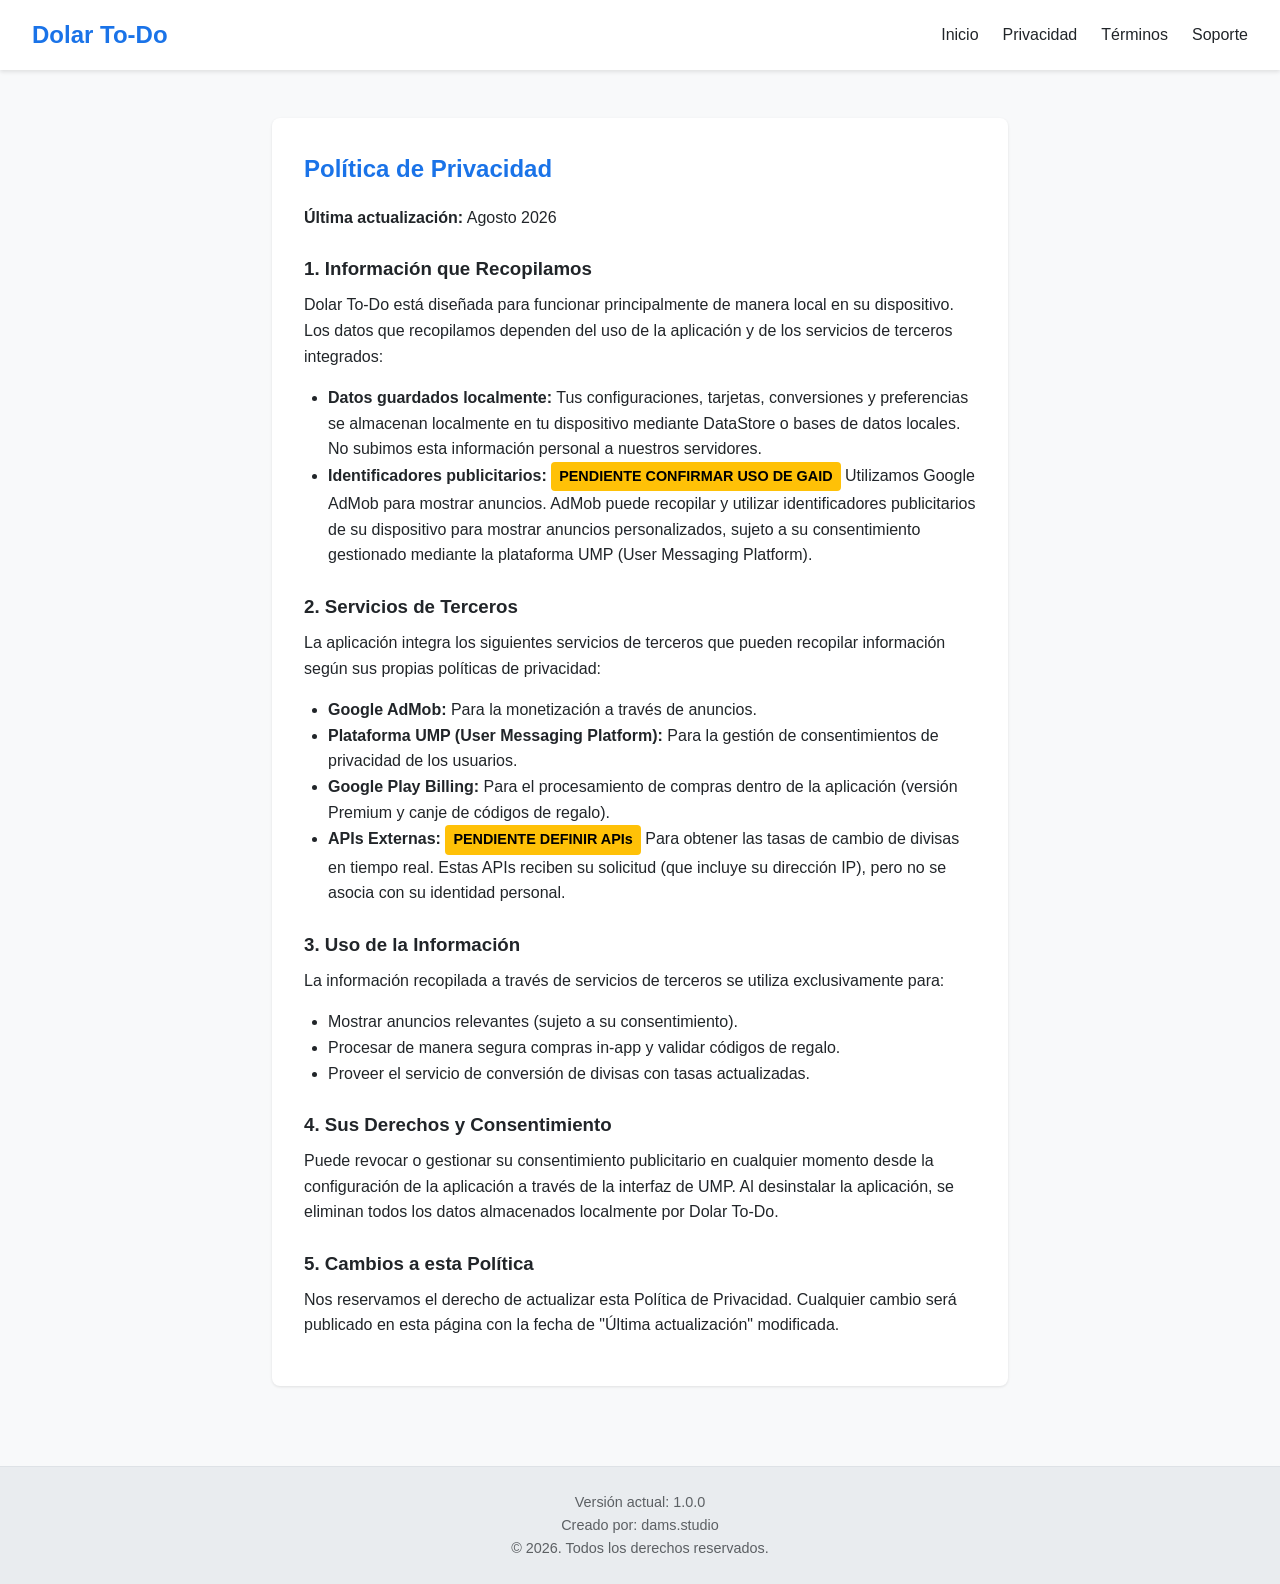
==== privacy.html @ e149841a "Initial commit" ====
﻿<!DOCTYPE html>
<html lang="es">
<head>
    <meta charset="UTF-8">
    <meta name="viewport" content="width=device-width, initial-scale=1.0">
    <title>Política de Privacidad - Dolar To-Do</title>
    <meta name="description" content="Política de privacidad de Dolar To-Do.">
    <link rel="stylesheet" href="styles.css">
</head>
<body>
    <header>
        <a href="index.html" class="logo">Dolar To-Do</a>
        <nav>
            <ul>
                <li><a href="index.html">Inicio</a></li>
                <li><a href="privacy.html">Privacidad</a></li>
                <li><a href="terms.html">Términos</a></li>
                <li><a href="support.html">Soporte</a></li>
            </ul>
        </nav>
    </header>

    <main>
        <section class="content-section">
            <h2>Política de Privacidad</h2>
            <p><strong>Última actualización:</strong> Agosto 2026</p>

            <h3>1. Información que Recopilamos</h3>
            <p>Dolar To-Do está diseñada para funcionar principalmente de manera local en su dispositivo. Los datos que recopilamos dependen del uso de la aplicación y de los servicios de terceros integrados:</p>
            <ul>
                <li><strong>Datos guardados localmente:</strong> Tus configuraciones, tarjetas, conversiones y preferencias se almacenan localmente en tu dispositivo mediante DataStore o bases de datos locales. No subimos esta información personal a nuestros servidores.</li>
                <li><strong>Identificadores publicitarios:</strong> <span class="pending-info">PENDIENTE CONFIRMAR USO DE GAID</span> Utilizamos Google AdMob para mostrar anuncios. AdMob puede recopilar y utilizar identificadores publicitarios de su dispositivo para mostrar anuncios personalizados, sujeto a su consentimiento gestionado mediante la plataforma UMP (User Messaging Platform).</li>
            </ul>

            <h3>2. Servicios de Terceros</h3>
            <p>La aplicación integra los siguientes servicios de terceros que pueden recopilar información según sus propias políticas de privacidad:</p>
            <ul>
                <li><strong>Google AdMob:</strong> Para la monetización a través de anuncios.</li>
                <li><strong>Plataforma UMP (User Messaging Platform):</strong> Para la gestión de consentimientos de privacidad de los usuarios.</li>
                <li><strong>Google Play Billing:</strong> Para el procesamiento de compras dentro de la aplicación (versión Premium y canje de códigos de regalo).</li>
                <li><strong>APIs Externas:</strong> <span class="pending-info">PENDIENTE DEFINIR APIs</span> Para obtener las tasas de cambio de divisas en tiempo real. Estas APIs reciben su solicitud (que incluye su dirección IP), pero no se asocia con su identidad personal.</li>
            </ul>

            <h3>3. Uso de la Información</h3>
            <p>La información recopilada a través de servicios de terceros se utiliza exclusivamente para:</p>
            <ul>
                <li>Mostrar anuncios relevantes (sujeto a su consentimiento).</li>
                <li>Procesar de manera segura compras in-app y validar códigos de regalo.</li>
                <li>Proveer el servicio de conversión de divisas con tasas actualizadas.</li>
            </ul>

            <h3>4. Sus Derechos y Consentimiento</h3>
            <p>Puede revocar o gestionar su consentimiento publicitario en cualquier momento desde la configuración de la aplicación a través de la interfaz de UMP. Al desinstalar la aplicación, se eliminan todos los datos almacenados localmente por Dolar To-Do.</p>

            <h3>5. Cambios a esta Política</h3>
            <p>Nos reservamos el derecho de actualizar esta Política de Privacidad. Cualquier cambio será publicado en esta página con la fecha de "Última actualización" modificada.</p>
        </section>
    </main>

    <footer>
        <p>Versión actual: 1.0.0</p>
        <p>Creado por: dams.studio</p>
        <p>&copy; 2026. Todos los derechos reservados.</p>
    </footer>
</body>
</html>
---- styles.css ----
﻿:root {
    --bg-color: #f8f9fa;
    --text-color: #212529;
    --primary-color: #1a73e8;
    --surface-color: #ffffff;
    --border-color: #dee2e6;
    --footer-bg: #e9ecef;
}

@media (prefers-color-scheme: dark) {
    :root {
        --bg-color: #121212;
        --text-color: #e0e0e0;
        --primary-color: #8ab4f8;
        --surface-color: #1e1e1e;
        --border-color: #333333;
        --footer-bg: #000000;
    }
}

* {
    box-sizing: border-box;
    margin: 0;
    padding: 0;
}

body {
    font-family: 'Segoe UI', Roboto, Helvetica, Arial, sans-serif;
    line-height: 1.6;
    background-color: var(--bg-color);
    color: var(--text-color);
    display: flex;
    flex-direction: column;
    min-height: 100vh;
}

header {
    background-color: var(--surface-color);
    padding: 1rem 2rem;
    box-shadow: 0 2px 4px rgba(0,0,0,0.1);
    display: flex;
    justify-content: space-between;
    align-items: center;
}

.logo {
    font-size: 1.5rem;
    font-weight: bold;
    color: var(--primary-color);
    text-decoration: none;
}

nav ul {
    list-style: none;
    display: flex;
    gap: 1.5rem;
}

nav a {
    text-decoration: none;
    color: var(--text-color);
    font-weight: 500;
    transition: color 0.2s;
}

nav a:hover {
    color: var(--primary-color);
}

main {
    flex: 1;
    padding: 3rem 2rem;
    max-width: 800px;
    margin: 0 auto;
    width: 100%;
}

.hero {
    text-align: center;
    margin-bottom: 3rem;
}

.hero h1 {
    font-size: 2.5rem;
    margin-bottom: 1rem;
}

.hero p {
    font-size: 1.25rem;
    color: var(--text-color);
    opacity: 0.8;
}

.content-section {
    background-color: var(--surface-color);
    padding: 2rem;
    border-radius: 8px;
    box-shadow: 0 1px 3px rgba(0,0,0,0.1);
    margin-bottom: 2rem;
}

.content-section h2 {
    margin-bottom: 1rem;
    color: var(--primary-color);
}

.content-section h3 {
    margin-top: 1.5rem;
    margin-bottom: 0.5rem;
}

.content-section p, .content-section ul {
    margin-bottom: 1rem;
}

.content-section ul {
    margin-left: 1.5rem;
}

.pending-info {
    display: inline-block;
    background-color: #ffc107;
    color: #000;
    padding: 0.2rem 0.5rem;
    border-radius: 4px;
    font-size: 0.9em;
    font-weight: bold;
}

@media (prefers-color-scheme: dark) {
    .pending-info {
        background-color: #f57f17;
        color: #fff;
    }
}

footer {
    background-color: var(--footer-bg);
    text-align: center;
    padding: 1.5rem;
    margin-top: auto;
    border-top: 1px solid var(--border-color);
}

footer p {
    font-size: 0.9rem;
    opacity: 0.7;
}

@media (max-width: 600px) {
    header {
        flex-direction: column;
        gap: 1rem;
    }
    nav ul {
        flex-wrap: wrap;
        justify-content: center;
    }
    .hero h1 {
        font-size: 2rem;
    }
}
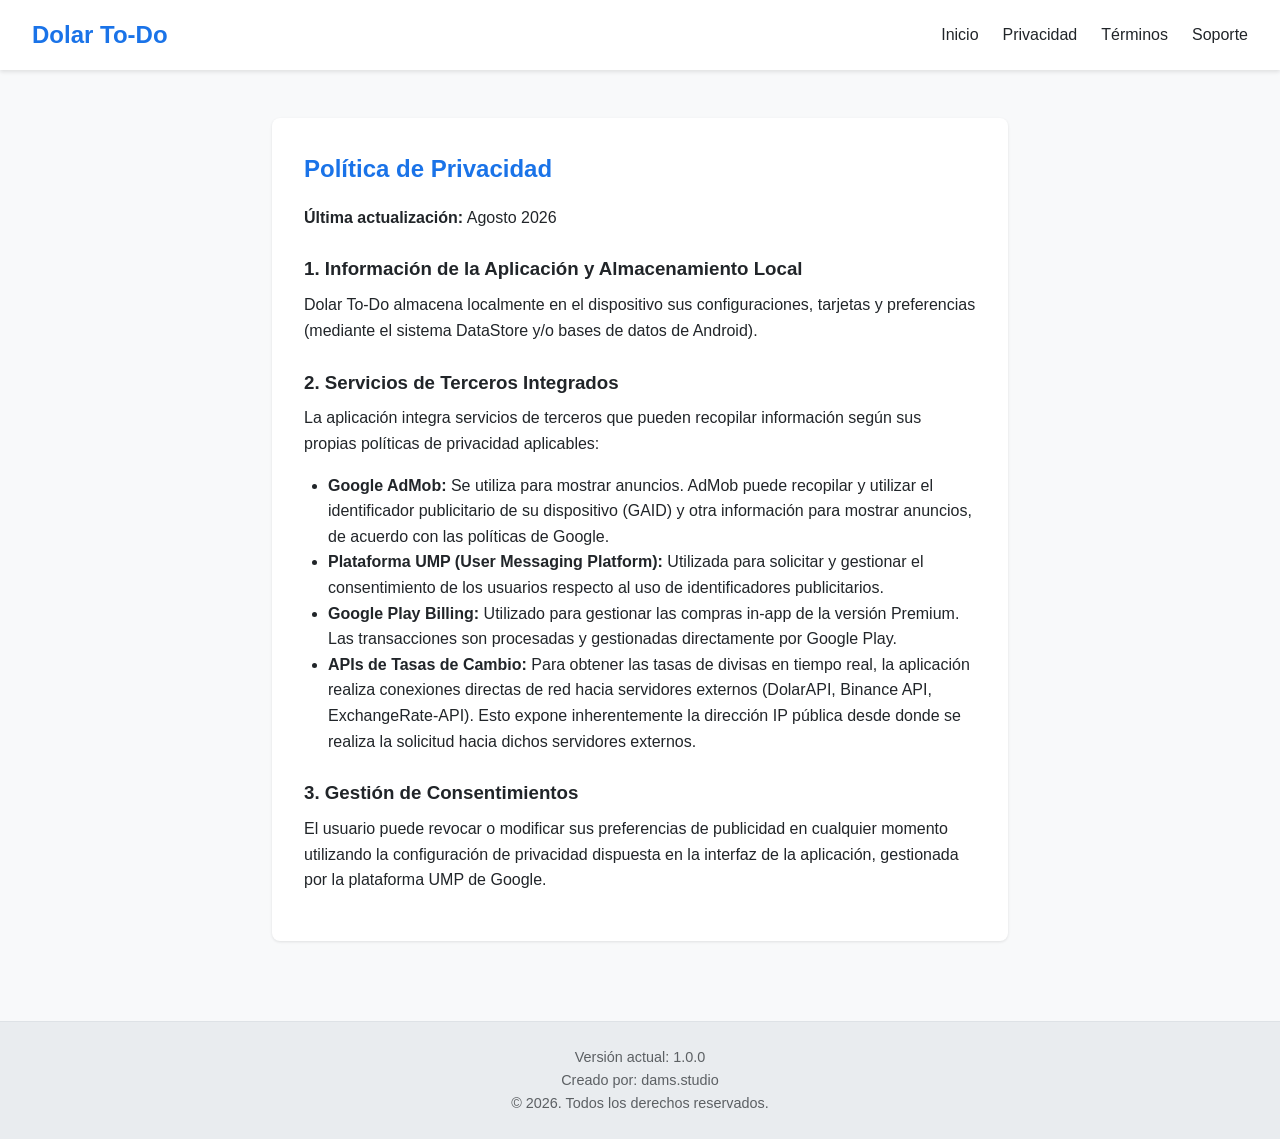
==== commit 4c82bb8b: "docs: update website policies" ====
--- a/privacy.html
+++ b/privacy.html
@@ -25,35 +25,21 @@
             <h2>Política de Privacidad</h2>
             <p><strong>Última actualización:</strong> Agosto 2026</p>
 
-            <h3>1. Información que Recopilamos</h3>
-            <p>Dolar To-Do está diseñada para funcionar principalmente de manera local en su dispositivo. Los datos que recopilamos dependen del uso de la aplicación y de los servicios de terceros integrados:</p>
+            <h3>1. Información de la Aplicación y Almacenamiento Local</h3>
+            <p>Dolar To-Do almacena localmente en el dispositivo sus configuraciones, tarjetas y preferencias (mediante el sistema DataStore y/o bases de datos de Android).</p>
+
+            <h3>2. Servicios de Terceros Integrados</h3>
+            <p>La aplicación integra servicios de terceros que pueden recopilar información según sus propias políticas de privacidad aplicables:</p>
             <ul>
-                <li><strong>Datos guardados localmente:</strong> Tus configuraciones, tarjetas, conversiones y preferencias se almacenan localmente en tu dispositivo mediante DataStore o bases de datos locales. No subimos esta información personal a nuestros servidores.</li>
-                <li><strong>Identificadores publicitarios:</strong> <span class="pending-info">PENDIENTE CONFIRMAR USO DE GAID</span> Utilizamos Google AdMob para mostrar anuncios. AdMob puede recopilar y utilizar identificadores publicitarios de su dispositivo para mostrar anuncios personalizados, sujeto a su consentimiento gestionado mediante la plataforma UMP (User Messaging Platform).</li>
+                <li><strong>Google AdMob:</strong> Se utiliza para mostrar anuncios. AdMob puede recopilar y utilizar el identificador publicitario de su dispositivo (GAID) y otra información para mostrar anuncios, de acuerdo con las políticas de Google.</li>
+                <li><strong>Plataforma UMP (User Messaging Platform):</strong> Utilizada para solicitar y gestionar el consentimiento de los usuarios respecto al uso de identificadores publicitarios.</li>
+                <li><strong>Google Play Billing:</strong> Utilizado para gestionar las compras in-app de la versión Premium. Las transacciones son procesadas y gestionadas directamente por Google Play.</li>
+                <li><strong>APIs de Tasas de Cambio:</strong> Para obtener las tasas de divisas en tiempo real, la aplicación realiza conexiones directas de red hacia servidores externos (DolarAPI, Binance API, ExchangeRate-API). Esto expone inherentemente la dirección IP pública desde donde se realiza la solicitud hacia dichos servidores externos.</li>
             </ul>
 
-            <h3>2. Servicios de Terceros</h3>
-            <p>La aplicación integra los siguientes servicios de terceros que pueden recopilar información según sus propias políticas de privacidad:</p>
-            <ul>
-                <li><strong>Google AdMob:</strong> Para la monetización a través de anuncios.</li>
-                <li><strong>Plataforma UMP (User Messaging Platform):</strong> Para la gestión de consentimientos de privacidad de los usuarios.</li>
-                <li><strong>Google Play Billing:</strong> Para el procesamiento de compras dentro de la aplicación (versión Premium y canje de códigos de regalo).</li>
-                <li><strong>APIs Externas:</strong> <span class="pending-info">PENDIENTE DEFINIR APIs</span> Para obtener las tasas de cambio de divisas en tiempo real. Estas APIs reciben su solicitud (que incluye su dirección IP), pero no se asocia con su identidad personal.</li>
-            </ul>
+            <h3>3. Gestión de Consentimientos</h3>
+            <p>El usuario puede revocar o modificar sus preferencias de publicidad en cualquier momento utilizando la configuración de privacidad dispuesta en la interfaz de la aplicación, gestionada por la plataforma UMP de Google.</p>
 
-            <h3>3. Uso de la Información</h3>
-            <p>La información recopilada a través de servicios de terceros se utiliza exclusivamente para:</p>
-            <ul>
-                <li>Mostrar anuncios relevantes (sujeto a su consentimiento).</li>
-                <li>Procesar de manera segura compras in-app y validar códigos de regalo.</li>
-                <li>Proveer el servicio de conversión de divisas con tasas actualizadas.</li>
-            </ul>
-
-            <h3>4. Sus Derechos y Consentimiento</h3>
-            <p>Puede revocar o gestionar su consentimiento publicitario en cualquier momento desde la configuración de la aplicación a través de la interfaz de UMP. Al desinstalar la aplicación, se eliminan todos los datos almacenados localmente por Dolar To-Do.</p>
-
-            <h3>5. Cambios a esta Política</h3>
-            <p>Nos reservamos el derecho de actualizar esta Política de Privacidad. Cualquier cambio será publicado en esta página con la fecha de "Última actualización" modificada.</p>
         </section>
     </main>
 
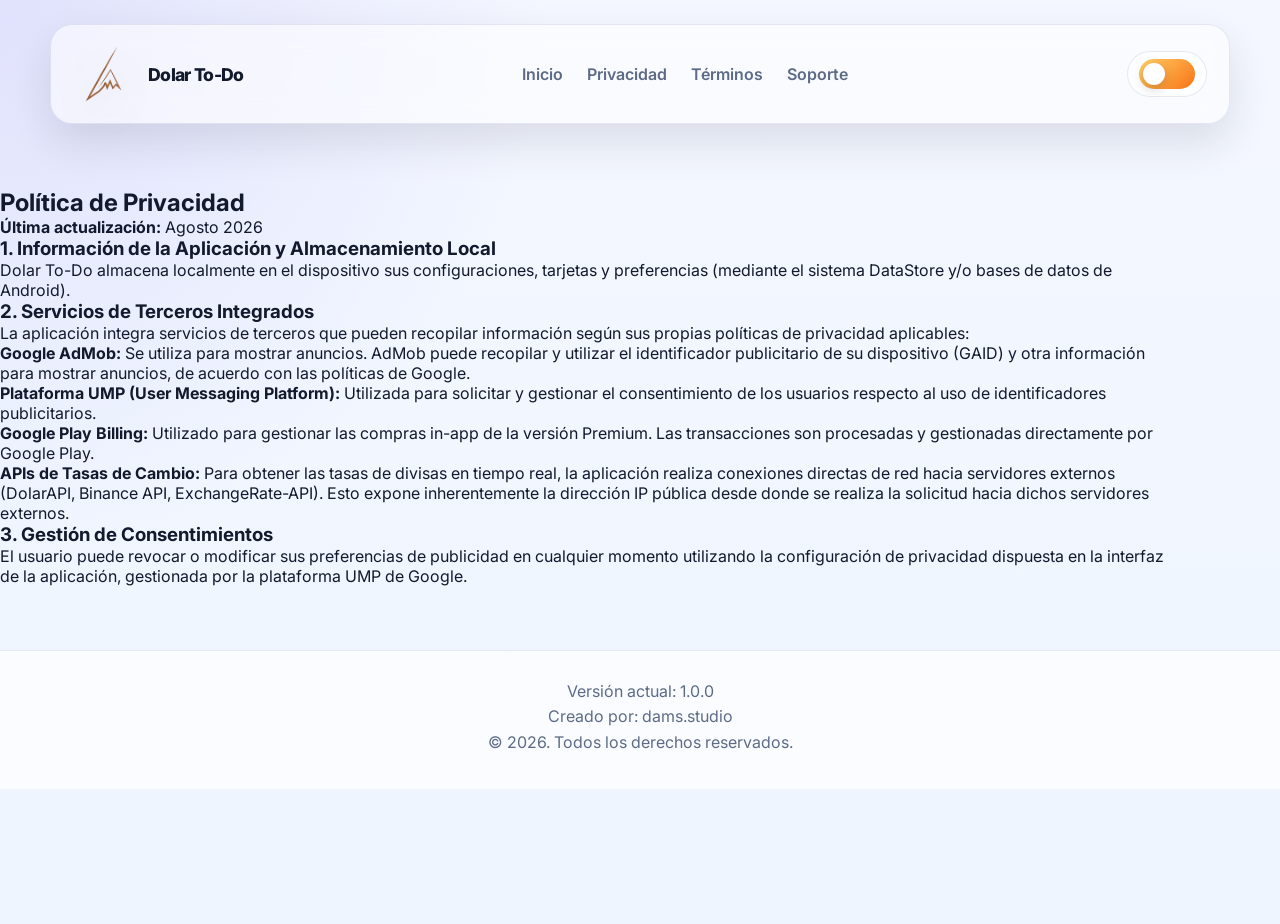
==== commit 65bdf287: "Unificación del branding y logo en todas las páginas" ====
--- a/privacy.html
+++ b/privacy.html
@@ -5,12 +5,21 @@
     <meta name="viewport" content="width=device-width, initial-scale=1.0">
     <title>Política de Privacidad - Dolar To-Do</title>
     <meta name="description" content="Política de privacidad de Dolar To-Do.">
+    <link rel="preconnect" href="https://fonts.googleapis.com">
+    <link rel="preconnect" href="https://fonts.gstatic.com" crossorigin>
+    <link href="https://fonts.googleapis.com/css2?family=Inter:wght@400;500;600;700;800&display=swap" rel="stylesheet">
+    <link rel="icon" type="image/png" href="dolartodo ico.png">
+    <link rel="shortcut icon" type="image/png" href="dolartodo ico.png">
     <link rel="stylesheet" href="styles.css">
 </head>
 <body>
-    <header>
-        <a href="index.html" class="logo">Dolar To-Do</a>
-        <nav>
+    <header class="topbar">
+        <a href="index.html" class="brand" aria-label="Dolar To-Do inicio">
+            <img src="dolartodo ico.png" alt="Dolar To-Do" class="brand-logo">
+            <span class="brand-text">Dolar To-Do</span>
+        </a>
+
+        <nav class="main-nav" aria-label="Navegación principal">
             <ul>
                 <li><a href="index.html">Inicio</a></li>
                 <li><a href="privacy.html">Privacidad</a></li>
@@ -18,9 +27,13 @@
                 <li><a href="support.html">Soporte</a></li>
             </ul>
         </nav>
+
+        <button class="theme-toggle" type="button" aria-label="Cambiar tema">
+            <span class="toggle-track"><span class="toggle-thumb"></span></span>
+        </button>
     </header>
 
-    <main>
+    <main class="container main-content">
         <section class="content-section">
             <h2>Política de Privacidad</h2>
             <p><strong>Última actualización:</strong> Agosto 2026</p>
@@ -43,10 +56,26 @@
         </section>
     </main>
 
-    <footer>
+    <footer class="site-footer">
         <p>Versión actual: 1.0.0</p>
         <p>Creado por: dams.studio</p>
         <p>&copy; 2026. Todos los derechos reservados.</p>
     </footer>
+
+    <script>
+        const toggleButton = document.querySelector('.theme-toggle');
+        const body = document.body;
+        const storedTheme = localStorage.getItem('theme');
+
+        if (storedTheme === 'dark') {
+            body.classList.add('dark-mode');
+        }
+
+        toggleButton.addEventListener('click', () => {
+            body.classList.toggle('dark-mode');
+            const isDark = body.classList.contains('dark-mode');
+            localStorage.setItem('theme', isDark ? 'dark' : 'light');
+        });
+    </script>
 </body>
 </html>
--- a/styles.css
+++ b/styles.css
@@ -1,21 +1,35 @@
 ﻿:root {
-    --bg-color: #f8f9fa;
-    --text-color: #212529;
-    --primary-color: #1a73e8;
-    --surface-color: #ffffff;
-    --border-color: #dee2e6;
-    --footer-bg: #e9ecef;
-}
-
-@media (prefers-color-scheme: dark) {
-    :root {
-        --bg-color: #121212;
-        --text-color: #e0e0e0;
-        --primary-color: #8ab4f8;
-        --surface-color: #1e1e1e;
-        --border-color: #333333;
-        --footer-bg: #000000;
-    }
+    --bg-color: #f4f7ff;
+    --bg-glow: rgba(79, 70, 229, 0.12);
+    --text-color: #131a2d;
+    --muted-color: #5d6b86;
+    --primary-color: #4f46e5;
+    --primary-strong: #4338ca;
+    --secondary-color: #14b8a6;
+    --surface-color: rgba(255, 255, 255, 0.9);
+    --surface-alt: #eef3ff;
+    --border-color: rgba(124, 138, 175, 0.18);
+    --shadow-soft: 0 18px 40px rgba(31, 41, 55, 0.12);
+    --success-color: #22c55e;
+    --warning-color: #f59e0b;
+    --footer-bg: rgba(255, 255, 255, 0.7);
+}
+
+body.dark-mode {
+    --bg-color: #0b1120;
+    --bg-glow: rgba(99, 102, 241, 0.2);
+    --text-color: #edf2ff;
+    --muted-color: #a4b0cf;
+    --primary-color: #8b5cf6;
+    --primary-strong: #7c3aed;
+    --secondary-color: #2dd4bf;
+    --surface-color: rgba(17, 24, 39, 0.85);
+    --surface-alt: #111827;
+    --border-color: rgba(148, 163, 184, 0.18);
+    --shadow-soft: 0 20px 45px rgba(15, 23, 42, 0.4);
+    --success-color: #34d399;
+    --warning-color: #fbbf24;
+    --footer-bg: rgba(15, 23, 42, 0.8);
 }
 
 * {
@@ -24,139 +38,565 @@
     padding: 0;
 }
 
+html {
+    scroll-behavior: smooth;
+}
+
 body {
-    font-family: 'Segoe UI', Roboto, Helvetica, Arial, sans-serif;
-    line-height: 1.6;
-    background-color: var(--bg-color);
+    font-family: 'Inter', sans-serif;
+    background:
+        radial-gradient(circle at top left, var(--bg-glow), transparent 35%),
+        linear-gradient(180deg, var(--bg-color) 0%, #eef5ff 100%);
     color: var(--text-color);
+    min-height: 100vh;
+    transition: background 0.3s ease, color 0.3s ease;
+}
+
+body.dark-mode {
+    background:
+        radial-gradient(circle at top left, var(--bg-glow), transparent 30%),
+        linear-gradient(180deg, var(--bg-color) 0%, #111827 100%);
+}
+
+.page-shell {
+    min-height: 100vh;
     display: flex;
     flex-direction: column;
-    min-height: 100vh;
-}
-
-header {
-    background-color: var(--surface-color);
-    padding: 1rem 2rem;
-    box-shadow: 0 2px 4px rgba(0,0,0,0.1);
-    display: flex;
+}
+
+.topbar {
+    width: min(1180px, calc(100% - 32px));
+    margin: 24px auto 0;
+    padding: 18px 22px;
+    background: rgba(255, 255, 255, 0.55);
+    backdrop-filter: blur(12px);
+    border: 1px solid var(--border-color);
+    border-radius: 22px;
+    box-shadow: var(--shadow-soft);
+    display: flex;
+    align-items: center;
     justify-content: space-between;
-    align-items: center;
-}
-
-.logo {
-    font-size: 1.5rem;
-    font-weight: bold;
-    color: var(--primary-color);
-    text-decoration: none;
-}
-
-nav ul {
-    list-style: none;
-    display: flex;
-    gap: 1.5rem;
-}
-
-nav a {
+    gap: 1rem;
+}
+
+body.dark-mode .topbar {
+    background: rgba(15, 23, 42, 0.7);
+}
+
+.brand {
+    display: inline-flex;
+    align-items: center;
+    gap: 0.8rem;
     text-decoration: none;
     color: var(--text-color);
-    font-weight: 500;
-    transition: color 0.2s;
-}
-
-nav a:hover {
+    font-weight: 800;
+    letter-spacing: -0.04em;
+}
+
+.brand-logo,
+.app-logo {
+    width: 62px;
+    height: 62px;
+    object-fit: contain;
+    display: block;
+    border-radius: 18px;
+    background: transparent;
+    padding: 0;
+    border: none;
+    box-shadow: none;
+    filter: drop-shadow(0 12px 22px rgba(32, 26, 13, 0.18));
+}
+
+.brand-text {
+    font-size: 1.1rem;
+}
+
+.main-nav ul {
+    list-style: none;
+    display: flex;
+    align-items: center;
+    gap: 1.5rem;
+    margin: 0;
+}
+
+.main-nav a {
+    text-decoration: none;
+    color: var(--muted-color);
+    font-weight: 600;
+    transition: color 0.2s ease;
+}
+
+.main-nav a:hover {
     color: var(--primary-color);
 }
 
-main {
+.theme-toggle {
+    border: 1px solid var(--border-color);
+    background: rgba(255, 255, 255, 0.55);
+    border-radius: 999px;
+    padding: 0.45rem 0.7rem;
+    cursor: pointer;
+    transition: all 0.2s ease;
+}
+
+body.dark-mode .theme-toggle {
+    background: rgba(17, 24, 39, 0.8);
+}
+
+.toggle-track {
+    width: 56px;
+    height: 30px;
+    display: flex;
+    align-items: center;
+    border-radius: 999px;
+    background: linear-gradient(135deg, #ffd166, #f97316);
+    padding: 4px;
+    position: relative;
+}
+
+.toggle-thumb {
+    width: 22px;
+    height: 22px;
+    border-radius: 50%;
+    background: white;
+    display: block;
+    transform: translateX(0);
+    transition: transform 0.25s ease;
+    box-shadow: 0 4px 12px rgba(0, 0, 0, 0.18);
+}
+
+body.dark-mode .toggle-thumb {
+    transform: translateX(26px);
+}
+
+.main-content {
     flex: 1;
-    padding: 3rem 2rem;
-    max-width: 800px;
-    margin: 0 auto;
-    width: 100%;
+    width: min(1180px, calc(100% - 32px));
+    padding-top: 64px;
+    padding-bottom: 64px;
 }
 
 .hero {
+    margin-bottom: 2.5rem;
+}
+
+.eyebrow {
+    display: inline-flex;
+    align-items: center;
+    padding: 0.45rem 0.75rem;
+    border-radius: 999px;
+    background: rgba(79, 70, 229, 0.1);
+    color: var(--primary-color);
+    font-size: 0.76rem;
+    font-weight: 700;
+    letter-spacing: 0.08em;
+    text-transform: uppercase;
+    margin-bottom: 1rem;
+}
+
+.hero h1 {
+    font-size: clamp(2.6rem, 5vw, 5rem);
+    line-height: 0.98;
+    letter-spacing: -0.06em;
+    margin-bottom: 1.25rem;
+    font-weight: 800;
+}
+
+.lead {
+    font-size: 1.1rem;
+    color: var(--muted-color);
+    max-width: 620px;
+    line-height: 1.8;
+}
+
+.hero-actions {
+    display: flex;
+    flex-wrap: wrap;
+    gap: 1rem;
+    margin-top: 2rem;
+}
+
+.btn {
+    border-radius: 14px;
+    padding: 0.9rem 1.5rem;
+    font-weight: 700;
+    transition: transform 0.2s ease, box-shadow 0.2s ease;
+}
+
+.btn:hover {
+    transform: translateY(-1px);
+}
+
+.btn-primary {
+    background: linear-gradient(135deg, var(--primary-color), var(--secondary-color));
+    border: none;
+    box-shadow: 0 14px 28px rgba(79, 70, 229, 0.25);
+}
+
+.btn-secondary {
+    background: rgba(255, 255, 255, 0.5);
+    border: 1px solid var(--border-color);
+    color: var(--text-color);
+}
+
+body.dark-mode .btn-secondary {
+    background: rgba(17, 24, 39, 0.8);
+}
+
+.social-proof {
+    display: flex;
+    flex-wrap: wrap;
+    gap: 1rem;
+    margin-top: 2rem;
+    color: var(--muted-color);
+    font-size: 0.9rem;
+    font-weight: 600;
+}
+
+.social-proof span {
+    padding: 0.45rem 0.8rem;
+    border-radius: 999px;
+    background: rgba(255, 255, 255, 0.45);
+    border: 1px solid var(--border-color);
+}
+
+body.dark-mode .social-proof span {
+    background: rgba(17, 24, 39, 0.65);
+}
+
+.showcase-card {
+    display: flex;
+    justify-content: center;
+}
+
+.app-window {
+    width: min(100%, 420px);
+    background: linear-gradient(155deg, rgba(255,255,255,0.82), rgba(238,243,255,0.9));
+    border: 1px solid var(--border-color);
+    border-radius: 28px;
+    box-shadow: var(--shadow-soft);
+    padding: 1rem 1rem 1.2rem;
+}
+
+body.dark-mode .app-window {
+    background: linear-gradient(155deg, rgba(17,24,39,0.9), rgba(15,23,42,1));
+}
+
+.window-header {
+    display: flex;
+    gap: 0.5rem;
+    padding: 0.35rem 0.25rem 0.9rem;
+}
+
+.dot {
+    width: 12px;
+    height: 12px;
+    border-radius: 50%;
+    display: inline-block;
+}
+
+.dot.red { background: #ff5f57; }
+.dot.amber { background: #ffbd2f; }
+.dot.green { background: #28c840; }
+
+.app-hero-panel {
+    display: flex;
+    align-items: center;
+    gap: 1rem;
+    padding: 1.2rem 1rem;
+    border-radius: 20px;
+    background: linear-gradient(135deg, rgba(79,70,229,0.12), rgba(20,184,166,0.12));
+    border: 1px solid var(--border-color);
+}
+
+.app-icon {
+    width: 68px;
+    height: 68px;
+    display: flex;
+    align-items: center;
+    justify-content: center;
+    border-radius: 22px;
+    background: transparent;
+    border: none;
+    box-shadow: none;
+    overflow: visible;
+}
+
+.app-logo {
+    width: 52px;
+    height: 52px;
+    border-radius: 18px;
+    background: transparent;
+    padding: 0;
+}
+.app-label {
+    margin: 0;
+    color: var(--muted-color);
+    font-size: 0.78rem;
+    font-weight: 700;
+    text-transform: uppercase;
+    letter-spacing: 0.06em;
+}
+
+.app-hero-panel h3 {
+    margin: 0.25rem 0 0;
+    font-size: 2rem;
+    letter-spacing: -0.04em;
+}
+
+.mini-stats {
+    display: grid;
+    grid-template-columns: repeat(2, minmax(0, 1fr));
+    gap: 0.9rem;
+    margin-top: 1rem;
+}
+
+.stat-box {
+    padding: 1rem;
+    border-radius: 16px;
+    background: rgba(255,255,255,0.5);
+    border: 1px solid var(--border-color);
+}
+
+body.dark-mode .stat-box {
+    background: rgba(17,24,39,0.8);
+}
+
+.stat-box span {
+    display: block;
+    color: var(--muted-color);
+    font-size: 0.72rem;
+    text-transform: uppercase;
+    letter-spacing: 0.08em;
+}
+
+.stat-box strong {
+    display: block;
+    margin-top: 0.35rem;
+    font-size: 1.3rem;
+    letter-spacing: -0.04em;
+}
+
+.stat-box.accent {
+    background: linear-gradient(135deg, rgba(34,197,94,0.12), rgba(20,184,166,0.1));
+}
+
+.expense-list {
+    margin-top: 1rem;
+    display: flex;
+    flex-direction: column;
+    gap: 0.8rem;
+}
+
+.expense-item {
+    display: flex;
+    align-items: center;
+    justify-content: space-between;
+    padding: 0.85rem 0.9rem;
+    border-radius: 14px;
+    background: rgba(255,255,255,0.45);
+    border: 1px solid var(--border-color);
+}
+
+body.dark-mode .expense-item {
+    background: rgba(17, 24, 39, 0.7);
+}
+
+.item-title {
+    display: block;
+    font-weight: 700;
+}
+
+.expense-item small {
+    color: var(--muted-color);
+}
+
+.positive {
+    color: var(--success-color);
+}
+
+.feature-grid {
+    display: grid;
+    grid-template-columns: repeat(3, minmax(0, 1fr));
+    gap: 1.5rem;
+    margin-top: 2.5rem;
+}
+
+.feature-card {
+    background: var(--surface-color);
+    border: 1px solid var(--border-color);
+    box-shadow: var(--shadow-soft);
+    border-radius: 22px;
+    padding: 1.5rem;
+    transition: transform 0.2s ease, box-shadow 0.2s ease;
+}
+
+.feature-card:hover {
+    transform: translateY(-4px);
+}
+
+.feature-icon {
+    width: 52px;
+    height: 52px;
+    border-radius: 16px;
+    display: flex;
+    align-items: center;
+    justify-content: center;
+    font-size: 1.35rem;
+    font-weight: 800;
+    margin-bottom: 1rem;
+}
+
+.feature-icon.purple {
+    background: rgba(79, 70, 229, 0.12);
+    color: var(--primary-color);
+}
+
+.feature-icon.teal {
+    background: rgba(20, 184, 166, 0.12);
+    color: var(--secondary-color);
+}
+
+.feature-icon.gold {
+    background: rgba(245, 158, 11, 0.12);
+    color: var(--warning-color);
+}
+
+.feature-card h3 {
+    font-size: 1.2rem;
+    margin-bottom: 0.7rem;
+    letter-spacing: -0.04em;
+}
+
+.feature-card p {
+    margin: 0;
+    color: var(--muted-color);
+    line-height: 1.7;
+}
+
+.info-panel {
+    margin-top: 3rem;
+    background: var(--surface-color);
+    border: 1px solid var(--border-color);
+    border-radius: 28px;
+    box-shadow: var(--shadow-soft);
+    padding: 2rem;
+    display: grid;
+    grid-template-columns: 1.1fr 1fr;
+    gap: 2rem;
+}
+
+.info-copy h2 {
+    font-size: clamp(2rem, 4vw, 3rem);
+    letter-spacing: -0.05em;
+    margin-bottom: 1rem;
+}
+
+.info-copy p {
+    color: var(--muted-color);
+    line-height: 1.8;
+    margin: 0;
+}
+
+.check-list {
+    display: flex;
+    flex-direction: column;
+    justify-content: center;
+    gap: 1rem;
+}
+
+.check-item {
+    display: flex;
+    align-items: center;
+    gap: 0.85rem;
+    padding: 1rem 1.1rem;
+    border-radius: 16px;
+    background: var(--surface-alt);
+    border: 1px solid var(--border-color);
+    font-weight: 600;
+}
+
+.check-mark {
+    width: 28px;
+    height: 28px;
+    border-radius: 50%;
+    display: inline-flex;
+    align-items: center;
+    justify-content: center;
+    background: linear-gradient(135deg, var(--primary-color), var(--secondary-color));
+    color: white;
+    font-size: 0.9rem;
+    flex-shrink: 0;
+}
+
+.site-footer {
+    background: var(--footer-bg);
+    border-top: 1px solid var(--border-color);
     text-align: center;
-    margin-bottom: 3rem;
-}
-
-.hero h1 {
-    font-size: 2.5rem;
-    margin-bottom: 1rem;
-}
-
-.hero p {
-    font-size: 1.25rem;
-    color: var(--text-color);
-    opacity: 0.8;
-}
-
-.content-section {
-    background-color: var(--surface-color);
-    padding: 2rem;
-    border-radius: 8px;
-    box-shadow: 0 1px 3px rgba(0,0,0,0.1);
-    margin-bottom: 2rem;
-}
-
-.content-section h2 {
-    margin-bottom: 1rem;
-    color: var(--primary-color);
-}
-
-.content-section h3 {
-    margin-top: 1.5rem;
-    margin-bottom: 0.5rem;
-}
-
-.content-section p, .content-section ul {
-    margin-bottom: 1rem;
-}
-
-.content-section ul {
-    margin-left: 1.5rem;
-}
-
-.pending-info {
-    display: inline-block;
-    background-color: #ffc107;
-    color: #000;
-    padding: 0.2rem 0.5rem;
-    border-radius: 4px;
-    font-size: 0.9em;
-    font-weight: bold;
-}
-
-@media (prefers-color-scheme: dark) {
-    .pending-info {
-        background-color: #f57f17;
-        color: #fff;
-    }
-}
-
-footer {
-    background-color: var(--footer-bg);
-    text-align: center;
-    padding: 1.5rem;
-    margin-top: auto;
-    border-top: 1px solid var(--border-color);
-}
-
-footer p {
-    font-size: 0.9rem;
-    opacity: 0.7;
-}
-
-@media (max-width: 600px) {
-    header {
-        flex-direction: column;
-        gap: 1rem;
-    }
-    nav ul {
+    padding: 1.5rem 1rem 2rem;
+    color: var(--muted-color);
+}
+
+.site-footer p {
+    margin: 0.35rem 0;
+}
+
+@media (max-width: 992px) {
+    .feature-grid,
+    .info-panel {
+        grid-template-columns: 1fr;
+    }
+}
+
+@media (max-width: 720px) {
+    .topbar {
         flex-wrap: wrap;
         justify-content: center;
-    }
+        text-align: center;
+    }
+
+    .main-nav ul {
+        flex-wrap: wrap;
+        justify-content: center;
+    }
+
+    .hero {
+        text-align: center;
+    }
+
+    .hero-actions,
+    .social-proof {
+        justify-content: center;
+    }
+
+    .lead {
+        margin: 0 auto;
+    }
+}
+
+@media (max-width: 560px) {
+    .main-content {
+        padding-top: 32px;
+    }
+
+    .topbar {
+        width: min(100% - 20px, 1180px);
+        padding: 16px 18px;
+    }
+
+    .brand-text {
+        font-size: 1rem;
+    }
+
     .hero h1 {
-        font-size: 2rem;
-    }
-}
+        font-size: 2.6rem;
+    }
+
+    .app-hero-panel h3 {
+        font-size: 1.5rem;
+    }
+
+    .mini-stats {
+        grid-template-columns: 1fr;
+    }
+}
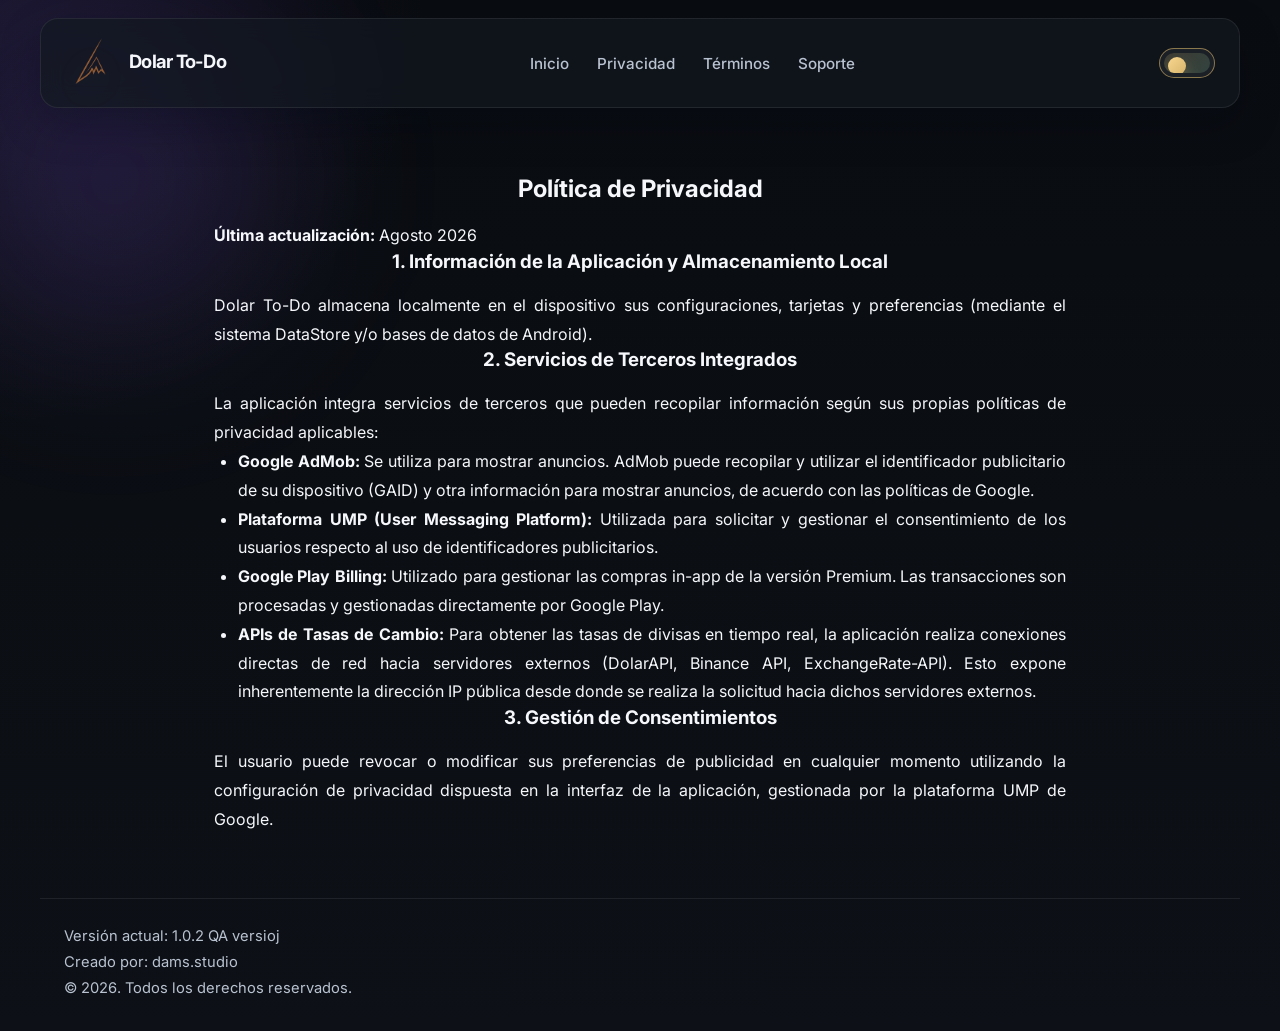
==== commit 2fc4e04e: "Legal pages polish and footer harmonization" ====
--- a/privacy.html
+++ b/privacy.html
@@ -8,29 +8,33 @@
     <link rel="preconnect" href="https://fonts.googleapis.com">
     <link rel="preconnect" href="https://fonts.gstatic.com" crossorigin>
     <link href="https://fonts.googleapis.com/css2?family=Inter:wght@400;500;600;700;800&display=swap" rel="stylesheet">
-    <link rel="icon" type="image/png" href="dolartodo ico.png">
-    <link rel="shortcut icon" type="image/png" href="dolartodo ico.png">
-    <link rel="stylesheet" href="styles.css">
+    <link rel="icon" type="image/png" href="./dolartodo%20ico.png">
+    <link rel="shortcut icon" type="image/png" href="./dolartodo%20ico.png">
+    <link rel="stylesheet" href="./styles.css">
 </head>
-<body>
-    <header class="topbar">
-        <a href="index.html" class="brand" aria-label="Dolar To-Do inicio">
-            <img src="dolartodo ico.png" alt="Dolar To-Do" class="brand-logo">
-            <span class="brand-text">Dolar To-Do</span>
-        </a>
+<body class="dark-mode">
+    <header class="topbar container">
+        <div class="brand-wrap">
+            <a href="./index.html" class="brand" aria-label="Dolar To-Do inicio">
+                <img src="./dolartodo%20ico.png" alt="Dolar To-Do" class="brand-logo">
+                <span class="brand-text">Dolar To-Do</span>
+            </a>
+        </div>
 
         <nav class="main-nav" aria-label="Navegación principal">
             <ul>
-                <li><a href="index.html">Inicio</a></li>
-                <li><a href="privacy.html">Privacidad</a></li>
-                <li><a href="terms.html">Términos</a></li>
-                <li><a href="support.html">Soporte</a></li>
+                <li><a href="./index.html">Inicio</a></li>
+                <li><a href="./privacy.html">Privacidad</a></li>
+                <li><a href="./terms.html">Términos</a></li>
+                <li><a href="./support.html">Soporte</a></li>
             </ul>
         </nav>
 
-        <button class="theme-toggle" type="button" aria-label="Cambiar tema">
-            <span class="toggle-track"><span class="toggle-thumb"></span></span>
-        </button>
+        <div class="header-actions">
+            <button class="theme-toggle" type="button" aria-label="Cambiar tema">
+                <span class="toggle-track"><span class="toggle-thumb"></span></span>
+            </button>
+        </div>
     </header>
 
     <main class="container main-content">
@@ -57,9 +61,11 @@
     </main>
 
     <footer class="site-footer">
-        <p>Versión actual: 1.0.0</p>
-        <p>Creado por: dams.studio</p>
-        <p>&copy; 2026. Todos los derechos reservados.</p>
+        <div class="footer-meta">
+            <p>Versión actual: 1.0.2 QA versioj</p>
+            <p>Creado por: dams.studio</p>
+            <p>© 2026. Todos los derechos reservados.</p>
+        </div>
     </footer>
 
     <script>
@@ -67,12 +73,14 @@
         const body = document.body;
         const storedTheme = localStorage.getItem('theme');
 
-        if (storedTheme === 'dark') {
-            body.classList.add('dark-mode');
+        if (storedTheme === 'light') {
+            body.classList.remove('dark-mode');
+            body.classList.add('light-mode');
         }
 
         toggleButton.addEventListener('click', () => {
             body.classList.toggle('dark-mode');
+            body.classList.toggle('light-mode');
             const isDark = body.classList.contains('dark-mode');
             localStorage.setItem('theme', isDark ? 'dark' : 'light');
         });
--- a/styles.css
+++ b/styles.css
@@ -1,35 +1,23 @@
 ﻿:root {
-    --bg-color: #f4f7ff;
-    --bg-glow: rgba(79, 70, 229, 0.12);
-    --text-color: #131a2d;
-    --muted-color: #5d6b86;
-    --primary-color: #4f46e5;
-    --primary-strong: #4338ca;
-    --secondary-color: #14b8a6;
-    --surface-color: rgba(255, 255, 255, 0.9);
-    --surface-alt: #eef3ff;
-    --border-color: rgba(124, 138, 175, 0.18);
-    --shadow-soft: 0 18px 40px rgba(31, 41, 55, 0.12);
-    --success-color: #22c55e;
-    --warning-color: #f59e0b;
-    --footer-bg: rgba(255, 255, 255, 0.7);
-}
-
-body.dark-mode {
-    --bg-color: #0b1120;
-    --bg-glow: rgba(99, 102, 241, 0.2);
-    --text-color: #edf2ff;
-    --muted-color: #a4b0cf;
-    --primary-color: #8b5cf6;
-    --primary-strong: #7c3aed;
-    --secondary-color: #2dd4bf;
-    --surface-color: rgba(17, 24, 39, 0.85);
-    --surface-alt: #111827;
-    --border-color: rgba(148, 163, 184, 0.18);
-    --shadow-soft: 0 20px 45px rgba(15, 23, 42, 0.4);
-    --success-color: #34d399;
-    --warning-color: #fbbf24;
-    --footer-bg: rgba(15, 23, 42, 0.8);
+    --bg-base: #0d1117;
+    --bg-panel: #121821;
+    --bg-soft: #171f2a;
+    --bg-card: #1c2430;
+    --bg-card-2: #202b39;
+    --text-main: #f5f7fb;
+    --text-soft: #b9c2d0;
+    --text-muted: #7f8ca6;
+    --line: rgba(255, 255, 255, 0.08);
+    --gold: #d7b46a;
+    --gold-soft: rgba(215, 180, 106, 0.18);
+    --green: #9ae6b4;
+    --purple: #8b5cf6;
+    --purple-soft: rgba(139, 92, 246, 0.14);
+    --shadow: 0 24px 50px rgba(0, 0, 0, 0.38);
+    --shadow-soft: 0 16px 40px rgba(2, 6, 23, 0.28);
+    --radius-xl: 30px;
+    --radius-lg: 24px;
+    --radius-md: 18px;
 }
 
 * {
@@ -43,560 +31,792 @@
 }
 
 body {
+    position: relative;
     font-family: 'Inter', sans-serif;
     background:
-        radial-gradient(circle at top left, var(--bg-glow), transparent 35%),
-        linear-gradient(180deg, var(--bg-color) 0%, #eef5ff 100%);
-    color: var(--text-color);
+        radial-gradient(circle at top left, rgba(139, 92, 246, 0.12), transparent 26%),
+        linear-gradient(180deg, #090c10 0%, #0d1117 100%);
+    color: var(--text-main);
     min-height: 100vh;
-    transition: background 0.3s ease, color 0.3s ease;
-}
-
-body.dark-mode {
+    overflow-x: hidden;
+    isolation: isolate;
+}
+
+body::before {
+    content: "";
+    position: fixed;
+    inset: -10% auto auto -12%;
+    width: 42vw;
+    height: 42vw;
+    background: radial-gradient(circle, rgba(139, 92, 246, 0.18), transparent 62%);
+    filter: blur(70px);
+    pointer-events: none;
+    z-index: -1;
+}
+
+body.light-mode {
     background:
-        radial-gradient(circle at top left, var(--bg-glow), transparent 30%),
-        linear-gradient(180deg, var(--bg-color) 0%, #111827 100%);
+        radial-gradient(circle at top left, rgba(215, 180, 106, 0.12), transparent 28%),
+        linear-gradient(180deg, #f2f5f8 0%, #edf0f3 100%);
+    color: #0d1117;
+}
+
+img {
+    max-width: 100%;
+    display: block;
+}
+
+button,
+a {
+    font: inherit;
+}
+
+.container {
+    max-width: 1200px;
+    margin: 0 auto;
+    padding: 0 24px;
 }
 
 .page-shell {
-    min-height: 100vh;
-    display: flex;
-    flex-direction: column;
+    max-width: 1280px;
+    margin: 0 auto;
+    padding: 18px 20px 0;
 }
 
 .topbar {
-    width: min(1180px, calc(100% - 32px));
-    margin: 24px auto 0;
-    padding: 18px 22px;
-    background: rgba(255, 255, 255, 0.55);
+    display: flex;
+    align-items: center;
+    justify-content: space-between;
+    gap: 22px;
+    padding: 16px 24px;
+    border: 1px solid var(--line);
+    border-radius: 18px;
+    background: rgba(18, 24, 33, 0.72);
     backdrop-filter: blur(12px);
-    border: 1px solid var(--border-color);
-    border-radius: 22px;
     box-shadow: var(--shadow-soft);
-    display: flex;
-    align-items: center;
-    justify-content: space-between;
-    gap: 1rem;
-}
-
-body.dark-mode .topbar {
-    background: rgba(15, 23, 42, 0.7);
+    position: sticky;
+    top: 18px;
+    z-index: 20;
+}
+
+body.light-mode .topbar {
+    background: rgba(255, 255, 255, 0.75);
+    border-color: rgba(13, 17, 23, 0.08);
+}
+
+.brand-wrap {
+    flex: 0 0 auto;
 }
 
 .brand {
     display: inline-flex;
     align-items: center;
-    gap: 0.8rem;
+    gap: 12px;
     text-decoration: none;
-    color: var(--text-color);
-    font-weight: 800;
+    color: var(--text-main);
+}
+
+body.light-mode .brand {
+    color: #111827;
+}
+
+.brand-logo {
+    width: 52px;
+    height: 52px;
+    object-fit: contain;
+    filter: drop-shadow(0 10px 18px rgba(215, 180, 106, 0.12));
+}
+
+.brand-text {
+    font-size: 1.15rem;
+    font-weight: 700;
     letter-spacing: -0.04em;
 }
 
-.brand-logo,
-.app-logo {
-    width: 62px;
-    height: 62px;
-    object-fit: contain;
-    display: block;
-    border-radius: 18px;
-    background: transparent;
-    padding: 0;
-    border: none;
-    box-shadow: none;
-    filter: drop-shadow(0 12px 22px rgba(32, 26, 13, 0.18));
-}
-
-.brand-text {
-    font-size: 1.1rem;
+.main-nav {
+    flex: 1;
+    display: flex;
+    justify-content: center;
 }
 
 .main-nav ul {
     list-style: none;
     display: flex;
     align-items: center;
-    gap: 1.5rem;
-    margin: 0;
+    justify-content: center;
+    gap: 28px;
+    white-space: nowrap;
 }
 
 .main-nav a {
+    color: var(--text-soft);
     text-decoration: none;
-    color: var(--muted-color);
-    font-weight: 600;
+    font-size: 0.95rem;
+    font-weight: 500;
     transition: color 0.2s ease;
+    white-space: nowrap;
 }
 
 .main-nav a:hover {
-    color: var(--primary-color);
+    color: var(--text-main);
+}
+
+body.light-mode .main-nav a {
+    color: #374151;
+}
+
+body.light-mode .main-nav a:hover {
+    color: #111827;
+}
+
+.header-actions {
+    display: flex;
+    align-items: center;
+    gap: 14px;
 }
 
 .theme-toggle {
-    border: 1px solid var(--border-color);
-    background: rgba(255, 255, 255, 0.55);
-    border-radius: 999px;
-    padding: 0.45rem 0.7rem;
-    cursor: pointer;
-    transition: all 0.2s ease;
-}
-
-body.dark-mode .theme-toggle {
-    background: rgba(17, 24, 39, 0.8);
-}
-
-.toggle-track {
     width: 56px;
     height: 30px;
-    display: flex;
-    align-items: center;
+    border: 1px solid rgba(215, 180, 106, 0.6);
+    background: rgba(255, 255, 255, 0.05);
     border-radius: 999px;
-    background: linear-gradient(135deg, #ffd166, #f97316);
+    display: inline-flex;
+    align-items: center;
+    justify-content: center;
     padding: 4px;
+    cursor: pointer;
+}
+
+.toggle-track {
+    width: 100%;
+    height: 100%;
+    border-radius: 999px;
+    background: linear-gradient(135deg, rgba(215, 180, 106, 0.18), rgba(154, 230, 180, 0.18));
     position: relative;
+    overflow: hidden;
 }
 
 .toggle-thumb {
-    width: 22px;
-    height: 22px;
+    width: 18px;
+    height: 18px;
+    position: absolute;
+    top: 4px;
+    left: 4px;
     border-radius: 50%;
-    background: white;
-    display: block;
-    transform: translateX(0);
+    background: linear-gradient(135deg, #f8d68e, #d7b46a);
+    box-shadow: 0 8px 16px rgba(215, 180, 106, 0.4);
     transition: transform 0.25s ease;
-    box-shadow: 0 4px 12px rgba(0, 0, 0, 0.18);
-}
-
-body.dark-mode .toggle-thumb {
+}
+
+body.light-mode .toggle-thumb {
     transform: translateX(26px);
 }
 
-.main-content {
-    flex: 1;
-    width: min(1180px, calc(100% - 32px));
-    padding-top: 64px;
-    padding-bottom: 64px;
-}
-
-.hero {
-    margin-bottom: 2.5rem;
-}
-
-.eyebrow {
-    display: inline-flex;
-    align-items: center;
-    padding: 0.45rem 0.75rem;
-    border-radius: 999px;
-    background: rgba(79, 70, 229, 0.1);
-    color: var(--primary-color);
-    font-size: 0.76rem;
+.btn {
+    display: inline-flex;
+    align-items: center;
+    justify-content: center;
+    gap: 10px;
+    padding: 0.9rem 1.45rem;
+    border-radius: 14px;
+    text-decoration: none;
     font-weight: 700;
-    letter-spacing: 0.08em;
-    text-transform: uppercase;
-    margin-bottom: 1rem;
-}
-
-.hero h1 {
-    font-size: clamp(2.6rem, 5vw, 5rem);
-    line-height: 0.98;
-    letter-spacing: -0.06em;
-    margin-bottom: 1.25rem;
-    font-weight: 800;
-}
-
-.lead {
-    font-size: 1.1rem;
-    color: var(--muted-color);
-    max-width: 620px;
-    line-height: 1.8;
-}
-
-.hero-actions {
-    display: flex;
-    flex-wrap: wrap;
-    gap: 1rem;
-    margin-top: 2rem;
-}
-
-.btn {
-    border-radius: 14px;
-    padding: 0.9rem 1.5rem;
-    font-weight: 700;
-    transition: transform 0.2s ease, box-shadow 0.2s ease;
+    letter-spacing: 0.02em;
+    transition: transform 0.2s ease, box-shadow 0.2s ease, border-color 0.2s ease;
 }
 
 .btn:hover {
     transform: translateY(-1px);
 }
 
-.btn-primary {
-    background: linear-gradient(135deg, var(--primary-color), var(--secondary-color));
-    border: none;
-    box-shadow: 0 14px 28px rgba(79, 70, 229, 0.25);
+.btn-outline {
+    border: 1px solid var(--gold);
+    background: transparent;
+    color: var(--gold);
+    box-shadow: inset 0 0 0 1px rgba(215, 180, 106, 0.1);
+}
+
+.btn-clientes {
+    padding-inline: 1.2rem;
+    font-size: 0.76rem;
+    letter-spacing: 0.08em;
+}
+
+.main-content {
+    width: min(1180px, 100%);
+    margin: 42px auto 0;
+}
+
+.hero {
+    position: relative;
+    display: flex;
+    align-items: center;
+    justify-content: space-between;
+    gap: 42px;
+    padding-top: 12px;
+}
+
+.hero::before {
+    content: "";
+    position: absolute;
+    right: -10%;
+    top: -12%;
+    width: 48%;
+    height: 72%;
+    background: radial-gradient(circle, rgba(139, 92, 246, 0.24), rgba(139, 92, 246, 0.08) 30%, transparent 68%);
+    filter: blur(52px);
+    pointer-events: none;
+    z-index: 0;
+}
+
+.hero-copy {
+    position: relative;
+    z-index: 1;
+    display: flex;
+    flex-direction: column;
+    align-items: flex-start;
+}
+
+.eyebrow {
+    display: inline-flex;
+    align-items: center;
+    justify-content: center;
+    padding: 0.7rem 1rem;
+    border-radius: 999px;
+    border: 1px solid rgba(196, 181, 253, 0.35);
+    background: rgba(24, 21, 35, 0.7);
+    backdrop-filter: blur(12px);
+    -webkit-backdrop-filter: blur(12px);
+    color: #d7c9ff;
+    font-size: 0.72rem;
+    font-weight: 800;
+    letter-spacing: 0.14em;
+    text-transform: uppercase;
+    box-shadow: inset 0 1px 0 rgba(255,255,255,0.05), 0 8px 20px rgba(16,24,39,0.18);
+}
+
+.eyebrow-small {
+    letter-spacing: 0.12em;
+}
+
+.hero h1 {
+    margin-top: 24px;
+    font-size: clamp(2.7rem, 5vw, 5rem);
+    font-weight: 800;
+    letter-spacing: -0.06em;
+    line-height: 0.92;
+    background: linear-gradient(90deg, #fff3d1 0%, #f4d28a 18%, #d7c9ff 52%, #bfe6c8 82%, #9ae6b4 100%);
+    -webkit-background-clip: text;
+    background-clip: text;
+    color: transparent;
+    max-width: 680px;
+    text-shadow: 0 12px 42px rgba(115, 98, 196, 0.18);
+}
+
+.lead {
+    margin-top: 22px;
+    max-width: 620px;
+    color: var(--text-soft);
+    font-size: 1.08rem;
+    line-height: 1.8;
+}
+
+.hero-actions {
+    margin-top: 28px;
+    display: flex;
+    flex-wrap: wrap;
+    gap: 16px;
+}
+
+.btn-download {
+    border: 1px solid rgba(139, 92, 246, 0.8);
+    color: #f5f3ff;
+    background: linear-gradient(135deg, #8b5cf6 0%, #7c3aed 100%);
+    box-shadow: 0 18px 30px rgba(124, 58, 237, 0.34);
+    min-width: 220px;
+    padding-block: 1.05rem;
+    font-size: 1.04rem;
 }
 
 .btn-secondary {
-    background: rgba(255, 255, 255, 0.5);
-    border: 1px solid var(--border-color);
-    color: var(--text-color);
-}
-
-body.dark-mode .btn-secondary {
-    background: rgba(17, 24, 39, 0.8);
+    border: 1px solid rgba(255, 255, 255, 0.12);
+    color: var(--text-main);
+    background: transparent;
+}
+
+.btn-icon {
+    font-size: 1.1rem;
+    line-height: 1;
 }
 
 .social-proof {
+    margin-top: 32px;
     display: flex;
     flex-wrap: wrap;
-    gap: 1rem;
-    margin-top: 2rem;
-    color: var(--muted-color);
-    font-size: 0.9rem;
+    gap: 14px;
+}
+
+.pill {
+    display: inline-flex;
+    align-items: center;
+    gap: 10px;
+    border: 1px solid var(--line);
+    border-radius: 999px;
+    background: rgba(255, 255, 255, 0.03);
+    padding: 0.72rem 0.95rem;
+    color: var(--text-soft);
+    font-size: 0.84rem;
     font-weight: 600;
 }
 
-.social-proof span {
-    padding: 0.45rem 0.8rem;
+.rating-pill .icon {
+    color: var(--gold);
+    font-size: 1rem;
+}
+
+.users-pill {
+    padding-right: 1.05rem;
+}
+
+.avatars {
+    display: flex;
+    align-items: center;
+    margin-right: 6px;
+}
+
+.avatar {
+    width: 26px;
+    height: 26px;
+    border-radius: 50%;
+    display: inline-flex;
+    align-items: center;
+    justify-content: center;
+    font-size: 0.68rem;
+    font-weight: 700;
+    border: 2px solid var(--bg-base);
+    margin-left: -8px;
+}
+
+.avatar:first-child {
+    margin-left: 0;
+}
+
+.avatar-one { background: #d4b17a; color: #111827; }
+.avatar-two { background: #9ae6b4; color: #111827; }
+.avatar-three { background: #d7c9ff; color: #111827; }
+
+.hero-visual {
+    display: flex;
+    justify-content: center;
+    align-items: center;
+}
+
+.visual-frame {
+    position: relative;
+    z-index: 1;
+    width: min(100%, 560px);
+    border-radius: 30px;
+    overflow: hidden;
+    border: 1px solid rgba(255,255,255,0.12);
+    background: linear-gradient(180deg, rgba(255,255,255,0.06), rgba(255,255,255,0.02));
+    backdrop-filter: blur(12px);
+    -webkit-backdrop-filter: blur(12px);
+    box-shadow: 0 0 0 1px rgba(255,255,255,0.04), 0 30px 65px rgba(0,0,0,0.38), 0 0 40px rgba(139, 92, 246, 0.14);
+}
+
+.visual-frame::before {
+    content: "";
+    position: absolute;
+    inset: auto auto -12% -12%;
+    width: 52%;
+    height: 52%;
+    background: radial-gradient(circle, rgba(154, 230, 180, 0.18), transparent 60%);
+    filter: blur(30px);
+    pointer-events: none;
+    z-index: 0;
+}
+
+.visual-frame img {
+    position: relative;
+    z-index: 1;
+    width: 100%;
+    height: 620px;
+    object-fit: cover;
+    filter: saturate(1.05) contrast(1.05);
+}
+
+.floating-tag {
+    position: absolute;
+    right: 24px;
+    bottom: 20px;
+    display: inline-flex;
+    align-items: center;
+    justify-content: center;
+    padding: 0.8rem 1rem;
     border-radius: 999px;
-    background: rgba(255, 255, 255, 0.45);
-    border: 1px solid var(--border-color);
-}
-
-body.dark-mode .social-proof span {
-    background: rgba(17, 24, 39, 0.65);
-}
-
-.showcase-card {
-    display: flex;
-    justify-content: center;
-}
-
-.app-window {
-    width: min(100%, 420px);
-    background: linear-gradient(155deg, rgba(255,255,255,0.82), rgba(238,243,255,0.9));
-    border: 1px solid var(--border-color);
-    border-radius: 28px;
-    box-shadow: var(--shadow-soft);
-    padding: 1rem 1rem 1.2rem;
-}
-
-body.dark-mode .app-window {
-    background: linear-gradient(155deg, rgba(17,24,39,0.9), rgba(15,23,42,1));
-}
-
-.window-header {
-    display: flex;
-    gap: 0.5rem;
-    padding: 0.35rem 0.25rem 0.9rem;
-}
-
-.dot {
-    width: 12px;
-    height: 12px;
-    border-radius: 50%;
-    display: inline-block;
-}
-
-.dot.red { background: #ff5f57; }
-.dot.amber { background: #ffbd2f; }
-.dot.green { background: #28c840; }
-
-.app-hero-panel {
-    display: flex;
-    align-items: center;
-    gap: 1rem;
-    padding: 1.2rem 1rem;
-    border-radius: 20px;
-    background: linear-gradient(135deg, rgba(79,70,229,0.12), rgba(20,184,166,0.12));
-    border: 1px solid var(--border-color);
-}
-
-.app-icon {
-    width: 68px;
-    height: 68px;
-    display: flex;
-    align-items: center;
-    justify-content: center;
-    border-radius: 22px;
-    background: transparent;
-    border: none;
-    box-shadow: none;
-    overflow: visible;
-}
-
-.app-logo {
-    width: 52px;
-    height: 52px;
-    border-radius: 18px;
-    background: transparent;
-    padding: 0;
-}
-.app-label {
-    margin: 0;
-    color: var(--muted-color);
-    font-size: 0.78rem;
-    font-weight: 700;
-    text-transform: uppercase;
-    letter-spacing: 0.06em;
-}
-
-.app-hero-panel h3 {
-    margin: 0.25rem 0 0;
-    font-size: 2rem;
-    letter-spacing: -0.04em;
-}
-
-.mini-stats {
+    background: rgba(10, 12, 15, 0.76);
+    border: 1px solid rgba(215, 180, 106, 0.38);
+    color: var(--gold);
+    font-size: 0.74rem;
+    font-weight: 800;
+    letter-spacing: 0.08em;
+}
+
+.feature-bar {
+    margin-top: 38px;
     display: grid;
-    grid-template-columns: repeat(2, minmax(0, 1fr));
-    gap: 0.9rem;
-    margin-top: 1rem;
-}
-
-.stat-box {
-    padding: 1rem;
-    border-radius: 16px;
-    background: rgba(255,255,255,0.5);
-    border: 1px solid var(--border-color);
-}
-
-body.dark-mode .stat-box {
-    background: rgba(17,24,39,0.8);
-}
-
-.stat-box span {
-    display: block;
-    color: var(--muted-color);
-    font-size: 0.72rem;
-    text-transform: uppercase;
-    letter-spacing: 0.08em;
-}
-
-.stat-box strong {
-    display: block;
-    margin-top: 0.35rem;
-    font-size: 1.3rem;
-    letter-spacing: -0.04em;
-}
-
-.stat-box.accent {
-    background: linear-gradient(135deg, rgba(34,197,94,0.12), rgba(20,184,166,0.1));
-}
-
-.expense-list {
-    margin-top: 1rem;
-    display: flex;
-    flex-direction: column;
-    gap: 0.8rem;
-}
-
-.expense-item {
-    display: flex;
-    align-items: center;
-    justify-content: space-between;
-    padding: 0.85rem 0.9rem;
-    border-radius: 14px;
-    background: rgba(255,255,255,0.45);
-    border: 1px solid var(--border-color);
-}
-
-body.dark-mode .expense-item {
-    background: rgba(17, 24, 39, 0.7);
-}
-
-.item-title {
-    display: block;
-    font-weight: 700;
-}
-
-.expense-item small {
-    color: var(--muted-color);
-}
-
-.positive {
-    color: var(--success-color);
-}
-
-.feature-grid {
-    display: grid;
-    grid-template-columns: repeat(3, minmax(0, 1fr));
-    gap: 1.5rem;
-    margin-top: 2.5rem;
+    grid-template-columns: repeat(3, minmax(0, 1fr)) 72px;
+    gap: 18px;
+    align-items: stretch;
 }
 
 .feature-card {
-    background: var(--surface-color);
-    border: 1px solid var(--border-color);
-    box-shadow: var(--shadow-soft);
-    border-radius: 22px;
-    padding: 1.5rem;
-    transition: transform 0.2s ease, box-shadow 0.2s ease;
-}
-
-.feature-card:hover {
-    transform: translateY(-4px);
+    background: rgba(28, 36, 48, 0.9);
+    border: 1px solid rgba(255,255,255,0.08);
+    border-radius: var(--radius-xl);
+    padding: 26px 22px 22px;
+    box-shadow: inset 0 1px 0 rgba(255,255,255,0.04), 0 20px 40px rgba(2, 6, 23, 0.2);
+    backdrop-filter: blur(10px);
+    -webkit-backdrop-filter: blur(10px);
 }
 
 .feature-icon {
     width: 52px;
     height: 52px;
+    display: inline-flex;
+    align-items: center;
+    justify-content: center;
     border-radius: 16px;
-    display: flex;
-    align-items: center;
-    justify-content: center;
-    font-size: 1.35rem;
+    background: rgba(215, 180, 106, 0.12);
+    color: var(--gold);
+    font-size: 1.3rem;
     font-weight: 800;
-    margin-bottom: 1rem;
-}
-
-.feature-icon.purple {
-    background: rgba(79, 70, 229, 0.12);
-    color: var(--primary-color);
-}
-
-.feature-icon.teal {
-    background: rgba(20, 184, 166, 0.12);
-    color: var(--secondary-color);
-}
-
-.feature-icon.gold {
-    background: rgba(245, 158, 11, 0.12);
-    color: var(--warning-color);
+    margin-bottom: 18px;
 }
 
 .feature-card h3 {
-    font-size: 1.2rem;
-    margin-bottom: 0.7rem;
+    font-size: 1.38rem;
     letter-spacing: -0.04em;
+    margin-bottom: 10px;
 }
 
 .feature-card p {
+    color: var(--text-soft);
+    line-height: 1.8;
+    font-size: 0.95rem;
+}
+
+.feature-plus {
+    border: 1px solid rgba(215, 180, 106, 0.65);
+    background: rgba(215, 180, 106, 0.06);
+    color: var(--gold);
+    border-radius: 50%;
+    width: 72px;
+    height: 72px;
+    margin: auto 0;
+    font-size: 2.25rem;
+    font-weight: 300;
+    cursor: pointer;
+    box-shadow: 0 0 0 1px rgba(215, 180, 106, 0.08);
+}
+
+.steps-section {
+    margin-top: 56px;
+    padding: 32px 0 8px;
+}
+
+.section-header {
+    display: flex;
+    flex-direction: column;
+    align-items: flex-start;
+    gap: 14px;
+    margin-bottom: 28px;
+}
+
+.section-header h2 {
+    font-size: clamp(2rem, 3vw, 3rem);
+    letter-spacing: -0.06em;
+    line-height: 1.08;
+    max-width: 640px;
+}
+
+.step-grid {
+    display: grid;
+    grid-template-columns: repeat(3, minmax(0, 1fr));
+    gap: 22px;
+}
+
+.step-card {
+    position: relative;
+    background: linear-gradient(180deg, rgba(20, 27, 37, 0.94), rgba(16, 21, 30, 0.94));
+    border: 1px solid var(--line);
+    border-radius: 24px;
+    padding: 26px 22px 24px;
+    box-shadow: var(--shadow-soft);
+    overflow: hidden;
+}
+
+.step-card::before {
+    content: "";
+    position: absolute;
+    inset: 0 auto auto 0;
+    width: 100%;
+    height: 2px;
+    background: linear-gradient(90deg, rgba(139, 92, 246, 0.95), rgba(215, 180, 106, 0.65));
+}
+
+.step-number {
+    display: inline-flex;
+    align-items: center;
+    justify-content: center;
+    width: 52px;
+    height: 52px;
+    border-radius: 14px;
+    background: rgba(139, 92, 246, 0.12);
+    border: 1px solid rgba(139, 92, 246, 0.28);
+    color: #d7c9ff;
+    font-size: 0.8rem;
+    font-weight: 800;
+    letter-spacing: 0.08em;
+    margin-bottom: 18px;
+}
+
+.step-card h3 {
+    font-size: 1.4rem;
+    letter-spacing: -0.04em;
+    margin-bottom: 12px;
+}
+
+.step-card p {
+    color: var(--text-soft);
+    line-height: 1.8;
+    font-size: 0.96rem;
+}
+
+.metrics-strip {
+    margin-top: 36px;
+    display: grid;
+    grid-template-columns: repeat(3, minmax(0, 1fr));
+    gap: 18px;
+    padding: 22px 28px;
+    border: 1px solid rgba(215, 180, 106, 0.18);
+    border-radius: 24px;
+    background: linear-gradient(180deg, rgba(12, 16, 22, 0.96), rgba(18, 24, 33, 0.92));
+    box-shadow: inset 0 1px 0 rgba(255, 255, 255, 0.04);
+}
+
+.metric-item {
+    display: flex;
+    flex-direction: column;
+    align-items: center;
+    justify-content: center;
+    text-align: center;
+    padding: 18px 16px;
+}
+
+.metric-item strong {
+    font-size: clamp(2rem, 2.7vw, 3rem);
+    line-height: 1;
+    letter-spacing: -0.06em;
+    font-weight: 800;
+    color: var(--text-main);
+}
+
+.metric-item span {
+    margin-top: 10px;
+    color: var(--text-soft);
+    font-size: 0.82rem;
+    letter-spacing: 0.04em;
+    text-transform: none;
+}
+
+.site-footer {
+    max-width: 1200px;
+    margin: 52px auto 0;
+    border-top: 1px solid var(--line);
+    padding: 28px 24px 34px;
+    display: flex;
+    justify-content: flex-start;
+    align-items: flex-start;
+}
+
+.footer-inner {
+    display: flex;
+    align-items: center;
+    justify-content: space-between;
+    gap: 18px;
+    flex-wrap: wrap;
+}
+
+.footer-brand {
+    display: inline-flex;
+    align-items: center;
+    gap: 12px;
+    font-weight: 700;
+    letter-spacing: -0.04em;
+}
+
+.footer-logo {
+    width: 36px;
+    height: 36px;
+    object-fit: contain;
+}
+
+.footer-meta {
+    display: flex;
+    flex-direction: column;
+    align-items: flex-start;
+    gap: 8px;
+    color: var(--text-soft);
+    font-size: 0.92rem;
+    text-align: left;
+}
+
+.footer-meta p {
     margin: 0;
-    color: var(--muted-color);
-    line-height: 1.7;
-}
-
-.info-panel {
-    margin-top: 3rem;
-    background: var(--surface-color);
-    border: 1px solid var(--border-color);
-    border-radius: 28px;
-    box-shadow: var(--shadow-soft);
-    padding: 2rem;
-    display: grid;
-    grid-template-columns: 1.1fr 1fr;
-    gap: 2rem;
-}
-
-.info-copy h2 {
-    font-size: clamp(2rem, 4vw, 3rem);
-    letter-spacing: -0.05em;
-    margin-bottom: 1rem;
-}
-
-.info-copy p {
-    color: var(--muted-color);
+    text-align: left;
+}
+
+.footer-links {
+    display: inline-flex;
+    align-items: center;
+    gap: 18px;
+    flex-wrap: wrap;
+}
+
+.footer-links a {
+    color: var(--text-soft);
+    text-decoration: none;
+    transition: color 0.2s ease;
+}
+
+.footer-links a:hover {
+    color: var(--text-main);
+}
+
+.content-section {
+    max-width: 900px;
+    margin: 0 auto;
+    padding: 42px 24px 12px;
+}
+
+.content-section h2,
+.content-section h3 {
+    text-align: center;
+    margin-bottom: 18px;
+}
+
+.content-section p,
+.content-section li {
+    text-align: justify;
     line-height: 1.8;
-    margin: 0;
-}
-
-.check-list {
-    display: flex;
-    flex-direction: column;
-    justify-content: center;
-    gap: 1rem;
-}
-
-.check-item {
-    display: flex;
-    align-items: center;
-    gap: 0.85rem;
-    padding: 1rem 1.1rem;
-    border-radius: 16px;
-    background: var(--surface-alt);
-    border: 1px solid var(--border-color);
-    font-weight: 600;
-}
-
-.check-mark {
-    width: 28px;
-    height: 28px;
-    border-radius: 50%;
-    display: inline-flex;
-    align-items: center;
-    justify-content: center;
-    background: linear-gradient(135deg, var(--primary-color), var(--secondary-color));
-    color: white;
-    font-size: 0.9rem;
-    flex-shrink: 0;
-}
-
-.site-footer {
-    background: var(--footer-bg);
-    border-top: 1px solid var(--border-color);
-    text-align: center;
-    padding: 1.5rem 1rem 2rem;
-    color: var(--muted-color);
-}
-
-.site-footer p {
-    margin: 0.35rem 0;
-}
-
-@media (max-width: 992px) {
-    .feature-grid,
-    .info-panel {
-        grid-template-columns: 1fr;
-    }
-}
-
-@media (max-width: 720px) {
+}
+
+.content-section ul {
+    padding-left: 1.5rem;
+}
+
+@media (max-width: 980px) {
     .topbar {
         flex-wrap: wrap;
         justify-content: center;
+    }
+
+    .main-nav {
+        order: 3;
+        width: 100%;
+    }
+
+    .hero {
+        flex-direction: column;
+        justify-content: center;
+    }
+
+    .hero-copy {
+        align-items: center;
         text-align: center;
+    }
+
+    .hero h1,
+    .lead {
+        max-width: 100%;
+    }
+
+    .feature-bar,
+    .step-grid,
+    .metrics-strip {
+        grid-template-columns: 1fr;
+    }
+
+    .feature-plus {
+        width: 64px;
+        height: 64px;
+        margin: 0 auto;
+    }
+
+    .section-header {
+        align-items: center;
+        text-align: center;
+    }
+}
+
+@media (max-width: 640px) {
+    .page-shell {
+        padding-left: 16px;
+        padding-right: 16px;
+    }
+
+    .topbar {
+        padding: 16px 18px;
+        gap: 12px;
     }
 
     .main-nav ul {
         flex-wrap: wrap;
+        gap: 12px 18px;
+    }
+
+    .header-actions {
+        width: 100%;
         justify-content: center;
     }
 
-    .hero {
-        text-align: center;
-    }
-
-    .hero-actions,
+    .hero h1 {
+        font-size: 2.5rem;
+    }
+
     .social-proof {
         justify-content: center;
     }
 
-    .lead {
-        margin: 0 auto;
-    }
-}
-
-@media (max-width: 560px) {
-    .main-content {
-        padding-top: 32px;
-    }
-
-    .topbar {
-        width: min(100% - 20px, 1180px);
-        padding: 16px 18px;
-    }
-
-    .brand-text {
-        font-size: 1rem;
-    }
-
-    .hero h1 {
-        font-size: 2.6rem;
-    }
-
-    .app-hero-panel h3 {
-        font-size: 1.5rem;
-    }
-
-    .mini-stats {
-        grid-template-columns: 1fr;
-    }
-}
+    .pill {
+        width: 100%;
+        justify-content: center;
+    }
+
+    .visual-frame img {
+        height: 420px;
+    }
+
+    .btn-download {
+        width: 100%;
+    }
+
+    .metrics-strip {
+        padding: 18px 14px;
+    }
+
+    .metric-item {
+        padding: 12px 10px;
+    }
+
+    .footer-inner {
+        flex-direction: column;
+        text-align: center;
+    }
+
+    .footer-links {
+        justify-content: center;
+    }
+}
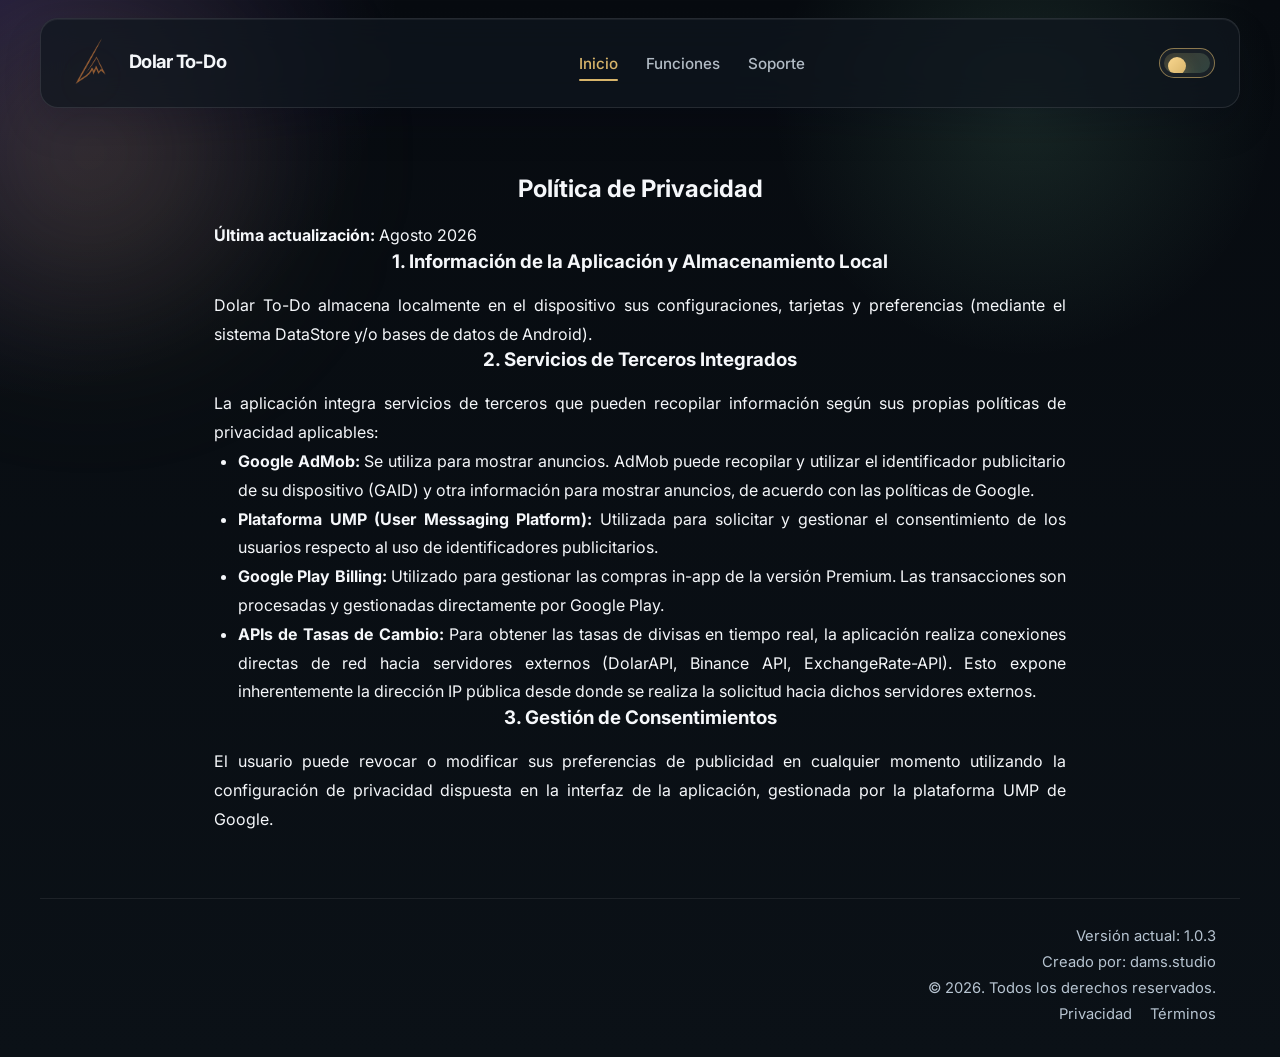
==== commit 9949f45d: "Fase 4: ajustes de soporte, beta badge y limpieza" ====
--- a/privacy.html
+++ b/privacy.html
@@ -7,7 +7,7 @@
     <meta name="description" content="Política de privacidad de Dolar To-Do.">
     <link rel="preconnect" href="https://fonts.googleapis.com">
     <link rel="preconnect" href="https://fonts.gstatic.com" crossorigin>
-    <link href="https://fonts.googleapis.com/css2?family=Inter:wght@400;500;600;700;800&display=swap" rel="stylesheet">
+    <link href="https://fonts.googleapis.com/css2?family=Inter:wght@400;500;600;700;800&family=Sora:wght@400;500;600;700;800&display=swap" rel="stylesheet">
     <link rel="icon" type="image/png" href="./dolartodo%20ico.png">
     <link rel="shortcut icon" type="image/png" href="./dolartodo%20ico.png">
     <link rel="stylesheet" href="./styles.css">
@@ -23,9 +23,8 @@
 
         <nav class="main-nav" aria-label="Navegación principal">
             <ul>
-                <li><a href="./index.html">Inicio</a></li>
-                <li><a href="./privacy.html">Privacidad</a></li>
-                <li><a href="./terms.html">Términos</a></li>
+                <li><a href="./index.html" class="active">Inicio</a></li>
+                <li><a href="./index.html#features">Funciones</a></li>
                 <li><a href="./support.html">Soporte</a></li>
             </ul>
         </nav>
@@ -62,9 +61,13 @@
 
     <footer class="site-footer">
         <div class="footer-meta">
-            <p>Versión actual: 1.0.2 QA versioj</p>
+            <p>Versión actual: 1.0.3</p>
             <p>Creado por: dams.studio</p>
             <p>© 2026. Todos los derechos reservados.</p>
+            <div class="footer-links" aria-label="Enlaces legales">
+                <a href="./privacy.html">Privacidad</a>
+                <a href="./terms.html">Términos</a>
+            </div>
         </div>
     </footer>
 
--- a/styles.css
+++ b/styles.css
@@ -1,20 +1,33 @@
-﻿:root {
-    --bg-base: #0d1117;
-    --bg-panel: #121821;
-    --bg-soft: #171f2a;
-    --bg-card: #1c2430;
-    --bg-card-2: #202b39;
-    --text-main: #f5f7fb;
-    --text-soft: #b9c2d0;
+﻿/*
+ * Escala tipográfica base:
+ * - body: Inter, 16px, regular
+ * - h1 hero: Sora, 700, clamp(2.9rem, 5vw, 5.1rem)
+ * - h2: Sora, 700, clamp(2rem, 3vw, 3rem)
+ * - h3 cards: Sora, 600, 1.5rem
+ * - nav: Inter, 500, 0.95rem
+ */
+
+:root {
+    --bg-base: #0b1117;
+    --bg-panel: #101a22;
+    --bg-panel-soft: rgba(17, 23, 31, 0.8);
+    --bg-soft: #121f2a;
+    --bg-card: rgba(16, 25, 34, 0.9);
+    --bg-card-2: rgba(21, 31, 42, 0.88);
+    --text-main: #f5f7fa;
+    --text-soft: #b7c4d1;
+    --text-soft-strong: #c9d3dd;
     --text-muted: #7f8ca6;
     --line: rgba(255, 255, 255, 0.08);
     --gold: #d7b46a;
     --gold-soft: rgba(215, 180, 106, 0.18);
-    --green: #9ae6b4;
+    --green: #8ae6b5;
+    --green-deep: #66d79a;
     --purple: #8b5cf6;
     --purple-soft: rgba(139, 92, 246, 0.14);
     --shadow: 0 24px 50px rgba(0, 0, 0, 0.38);
-    --shadow-soft: 0 16px 40px rgba(2, 6, 23, 0.28);
+    --shadow-soft: 0 18px 42px rgba(2, 6, 23, 0.24);
+    --shadow-card: 0 22px 48px rgba(2, 6, 23, 0.26), 0 10px 20px rgba(139, 92, 246, 0.08);
     --radius-xl: 30px;
     --radius-lg: 24px;
     --radius-md: 18px;
@@ -34,8 +47,9 @@
     position: relative;
     font-family: 'Inter', sans-serif;
     background:
-        radial-gradient(circle at top left, rgba(139, 92, 246, 0.12), transparent 26%),
-        linear-gradient(180deg, #090c10 0%, #0d1117 100%);
+        radial-gradient(circle at top left, rgba(139, 92, 246, 0.18), transparent 24%),
+        radial-gradient(circle at 80% 10%, rgba(138, 230, 181, 0.12), transparent 18%),
+        linear-gradient(180deg, #070b10 0%, #0b1117 100%);
     color: var(--text-main);
     min-height: 100vh;
     overflow-x: hidden;
@@ -46,10 +60,10 @@
     content: "";
     position: fixed;
     inset: -10% auto auto -12%;
-    width: 42vw;
-    height: 42vw;
-    background: radial-gradient(circle, rgba(139, 92, 246, 0.18), transparent 62%);
-    filter: blur(70px);
+    width: 38vw;
+    height: 38vw;
+    background: radial-gradient(circle, rgba(215, 180, 106, 0.26), transparent 62%);
+    filter: blur(80px);
     pointer-events: none;
     z-index: -1;
 }
@@ -89,11 +103,12 @@
     justify-content: space-between;
     gap: 22px;
     padding: 16px 24px;
-    border: 1px solid var(--line);
+    border: 1px solid rgba(255, 255, 255, 0.1);
     border-radius: 18px;
-    background: rgba(18, 24, 33, 0.72);
-    backdrop-filter: blur(12px);
-    box-shadow: var(--shadow-soft);
+    background: rgba(15, 22, 30, 0.74);
+    backdrop-filter: blur(16px);
+    -webkit-backdrop-filter: blur(16px);
+    box-shadow: 0 18px 36px rgba(2, 6, 23, 0.18), inset 0 1px 0 rgba(255, 255, 255, 0.06);
     position: sticky;
     top: 18px;
     z-index: 20;
@@ -149,24 +164,46 @@
 }
 
 .main-nav a {
-    color: var(--text-soft);
+    color: var(--text-soft-strong);
     text-decoration: none;
     font-size: 0.95rem;
     font-weight: 500;
-    transition: color 0.2s ease;
+    transition: color 0.2s ease, opacity 0.2s ease;
     white-space: nowrap;
+    opacity: 0.88;
 }
 
 .main-nav a:hover {
     color: var(--text-main);
 }
 
+.main-nav a.active {
+    color: var(--gold);
+    opacity: 1;
+    position: relative;
+}
+
+.main-nav a.active::after {
+    content: "";
+    position: absolute;
+    left: 0;
+    right: 0;
+    bottom: -8px;
+    height: 2px;
+    background: var(--gold);
+    border-radius: 999px;
+}
+
 body.light-mode .main-nav a {
     color: #374151;
 }
 
 body.light-mode .main-nav a:hover {
     color: #111827;
+}
+
+body.light-mode .main-nav a.active {
+    color: #b7791f;
 }
 
 .header-actions {
@@ -237,10 +274,20 @@
     box-shadow: inset 0 0 0 1px rgba(215, 180, 106, 0.1);
 }
 
-.btn-clientes {
-    padding-inline: 1.2rem;
-    font-size: 0.76rem;
+.beta-badge {
+    display: inline-flex;
+    align-items: center;
+    justify-content: center;
+    padding: 0.28rem 0.55rem;
+    border-radius: 999px;
+    background: rgba(255, 255, 255, 0.12);
+    border: 1px solid rgba(255, 255, 255, 0.18);
+    color: #f5f3ff;
+    font-size: 0.62rem;
+    font-weight: 700;
     letter-spacing: 0.08em;
+    text-transform: uppercase;
+    margin-left: 8px;
 }
 
 .main-content {
@@ -264,7 +311,7 @@
     top: -12%;
     width: 48%;
     height: 72%;
-    background: radial-gradient(circle, rgba(139, 92, 246, 0.24), rgba(139, 92, 246, 0.08) 30%, transparent 68%);
+    background: radial-gradient(circle, rgba(215, 180, 106, 0.28), rgba(215, 180, 106, 0.06) 30%, transparent 68%);
     filter: blur(52px);
     pointer-events: none;
     z-index: 0;
@@ -302,24 +349,26 @@
 
 .hero h1 {
     margin-top: 24px;
-    font-size: clamp(2.7rem, 5vw, 5rem);
-    font-weight: 800;
-    letter-spacing: -0.06em;
-    line-height: 0.92;
-    background: linear-gradient(90deg, #fff3d1 0%, #f4d28a 18%, #d7c9ff 52%, #bfe6c8 82%, #9ae6b4 100%);
+    font-family: 'Sora', 'Inter', sans-serif;
+    font-size: clamp(2.9rem, 5vw, 5.1rem);
+    font-weight: 700;
+    letter-spacing: -0.07em;
+    line-height: 0.96;
+    background: linear-gradient(90deg, #f7d98d 0%, #d7b46a 38%, #f1dfad 100%);
     -webkit-background-clip: text;
     background-clip: text;
     color: transparent;
-    max-width: 680px;
-    text-shadow: 0 12px 42px rgba(115, 98, 196, 0.18);
+    max-width: 700px;
+    text-shadow: 0 12px 42px rgba(215, 180, 106, 0.16);
 }
 
 .lead {
     margin-top: 22px;
     max-width: 620px;
-    color: var(--text-soft);
+    color: var(--text-soft-strong);
     font-size: 1.08rem;
     line-height: 1.8;
+    opacity: 0.95;
 }
 
 .hero-actions {
@@ -361,13 +410,16 @@
     display: inline-flex;
     align-items: center;
     gap: 10px;
-    border: 1px solid var(--line);
+    border: 1px solid rgba(255, 255, 255, 0.08);
     border-radius: 999px;
-    background: rgba(255, 255, 255, 0.03);
+    background: rgba(255, 255, 255, 0.02);
+    backdrop-filter: blur(8px);
+    -webkit-backdrop-filter: blur(8px);
     padding: 0.72rem 0.95rem;
-    color: var(--text-soft);
+    color: var(--text-soft-strong);
     font-size: 0.84rem;
     font-weight: 600;
+    box-shadow: inset 0 1px 0 rgba(255, 255, 255, 0.03);
 }
 
 .rating-pill .icon {
@@ -418,11 +470,11 @@
     width: min(100%, 560px);
     border-radius: 30px;
     overflow: hidden;
-    border: 1px solid rgba(255,255,255,0.12);
-    background: linear-gradient(180deg, rgba(255,255,255,0.06), rgba(255,255,255,0.02));
-    backdrop-filter: blur(12px);
-    -webkit-backdrop-filter: blur(12px);
-    box-shadow: 0 0 0 1px rgba(255,255,255,0.04), 0 30px 65px rgba(0,0,0,0.38), 0 0 40px rgba(139, 92, 246, 0.14);
+    border: 1px solid rgba(255,255,255,0.11);
+    background: linear-gradient(180deg, rgba(255,255,255,0.07), rgba(255,255,255,0.02));
+    backdrop-filter: blur(14px);
+    -webkit-backdrop-filter: blur(14px);
+    box-shadow: 0 0 0 1px rgba(255,255,255,0.04), 0 32px 68px rgba(0,0,0,0.38), 0 0 40px rgba(139, 92, 246, 0.12), 0 18px 30px rgba(32, 69, 110, 0.14);
 }
 
 .visual-frame::before {
@@ -463,48 +515,73 @@
     letter-spacing: 0.08em;
 }
 
+.feature-section {
+    margin-top: 64px;
+}
+
+.section-header-center {
+    margin: 0 auto 30px;
+    text-align: center;
+    align-items: center;
+}
+
+.section-header-center h2 {
+    max-width: 760px;
+    text-align: center;
+    margin: 0 auto;
+}
+
 .feature-bar {
-    margin-top: 38px;
     display: grid;
-    grid-template-columns: repeat(3, minmax(0, 1fr)) 72px;
-    gap: 18px;
+    grid-template-columns: repeat(3, minmax(0, 1fr));
+    gap: 20px;
     align-items: stretch;
 }
 
 .feature-card {
-    background: rgba(28, 36, 48, 0.9);
+    background: linear-gradient(180deg, rgba(18, 27, 36, 0.94), rgba(12, 19, 27, 0.94));
     border: 1px solid rgba(255,255,255,0.08);
     border-radius: var(--radius-xl);
-    padding: 26px 22px 22px;
-    box-shadow: inset 0 1px 0 rgba(255,255,255,0.04), 0 20px 40px rgba(2, 6, 23, 0.2);
-    backdrop-filter: blur(10px);
-    -webkit-backdrop-filter: blur(10px);
+    padding: 28px 24px 24px;
+    box-shadow: var(--shadow-card), inset 0 1px 0 rgba(255,255,255,0.04);
+    backdrop-filter: blur(12px);
+    -webkit-backdrop-filter: blur(12px);
+    transition: transform 0.2s ease, border-color 0.2s ease, box-shadow 0.2s ease;
+}
+
+.feature-card:hover {
+    transform: translateY(-4px);
+    border-color: rgba(215, 180, 106, 0.32);
+    box-shadow: inset 0 1px 0 rgba(255,255,255,0.04), 0 28px 52px rgba(2, 6, 23, 0.26);
 }
 
 .feature-icon {
-    width: 52px;
-    height: 52px;
-    display: inline-flex;
-    align-items: center;
-    justify-content: center;
-    border-radius: 16px;
-    background: rgba(215, 180, 106, 0.12);
+    width: 56px;
+    height: 56px;
+    display: inline-flex;
+    align-items: center;
+    justify-content: center;
+    border-radius: 18px;
+    background: linear-gradient(135deg, rgba(215, 180, 106, 0.12), rgba(139, 92, 246, 0.16));
     color: var(--gold);
-    font-size: 1.3rem;
+    font-size: 1.6rem;
     font-weight: 800;
     margin-bottom: 18px;
+    border: 1px solid rgba(215, 180, 106, 0.2);
 }
 
 .feature-card h3 {
-    font-size: 1.38rem;
-    letter-spacing: -0.04em;
+    font-family: 'Sora', 'Inter', sans-serif;
+    font-size: 1.5rem;
+    letter-spacing: -0.05em;
     margin-bottom: 10px;
 }
 
 .feature-card p {
-    color: var(--text-soft);
+    color: var(--text-soft-strong);
     line-height: 1.8;
-    font-size: 0.95rem;
+    font-size: 0.98rem;
+    opacity: 0.92;
 }
 
 .feature-plus {
@@ -550,10 +627,10 @@
 .step-card {
     position: relative;
     background: linear-gradient(180deg, rgba(20, 27, 37, 0.94), rgba(16, 21, 30, 0.94));
-    border: 1px solid var(--line);
+    border: 1px solid rgba(255,255,255,0.08);
     border-radius: 24px;
     padding: 26px 22px 24px;
-    box-shadow: var(--shadow-soft);
+    box-shadow: 0 18px 36px rgba(2, 6, 23, 0.2), inset 0 1px 0 rgba(255,255,255,0.03);
     overflow: hidden;
 }
 
@@ -589,9 +666,10 @@
 }
 
 .step-card p {
-    color: var(--text-soft);
+    color: var(--text-soft-strong);
     line-height: 1.8;
     font-size: 0.96rem;
+    opacity: 0.92;
 }
 
 .metrics-strip {
@@ -603,7 +681,7 @@
     border: 1px solid rgba(215, 180, 106, 0.18);
     border-radius: 24px;
     background: linear-gradient(180deg, rgba(12, 16, 22, 0.96), rgba(18, 24, 33, 0.92));
-    box-shadow: inset 0 1px 0 rgba(255, 255, 255, 0.04);
+    box-shadow: 0 20px 36px rgba(2, 6, 23, 0.18), inset 0 1px 0 rgba(255, 255, 255, 0.04);
 }
 
 .metric-item {
@@ -637,8 +715,8 @@
     border-top: 1px solid var(--line);
     padding: 28px 24px 34px;
     display: flex;
-    justify-content: flex-start;
-    align-items: flex-start;
+    justify-content: flex-end;
+    align-items: flex-end;
 }
 
 .footer-inner {
@@ -666,16 +744,16 @@
 .footer-meta {
     display: flex;
     flex-direction: column;
-    align-items: flex-start;
+    align-items: flex-end;
     gap: 8px;
     color: var(--text-soft);
     font-size: 0.92rem;
-    text-align: left;
+    text-align: right;
 }
 
 .footer-meta p {
     margin: 0;
-    text-align: left;
+    text-align: right;
 }
 
 .footer-links {
